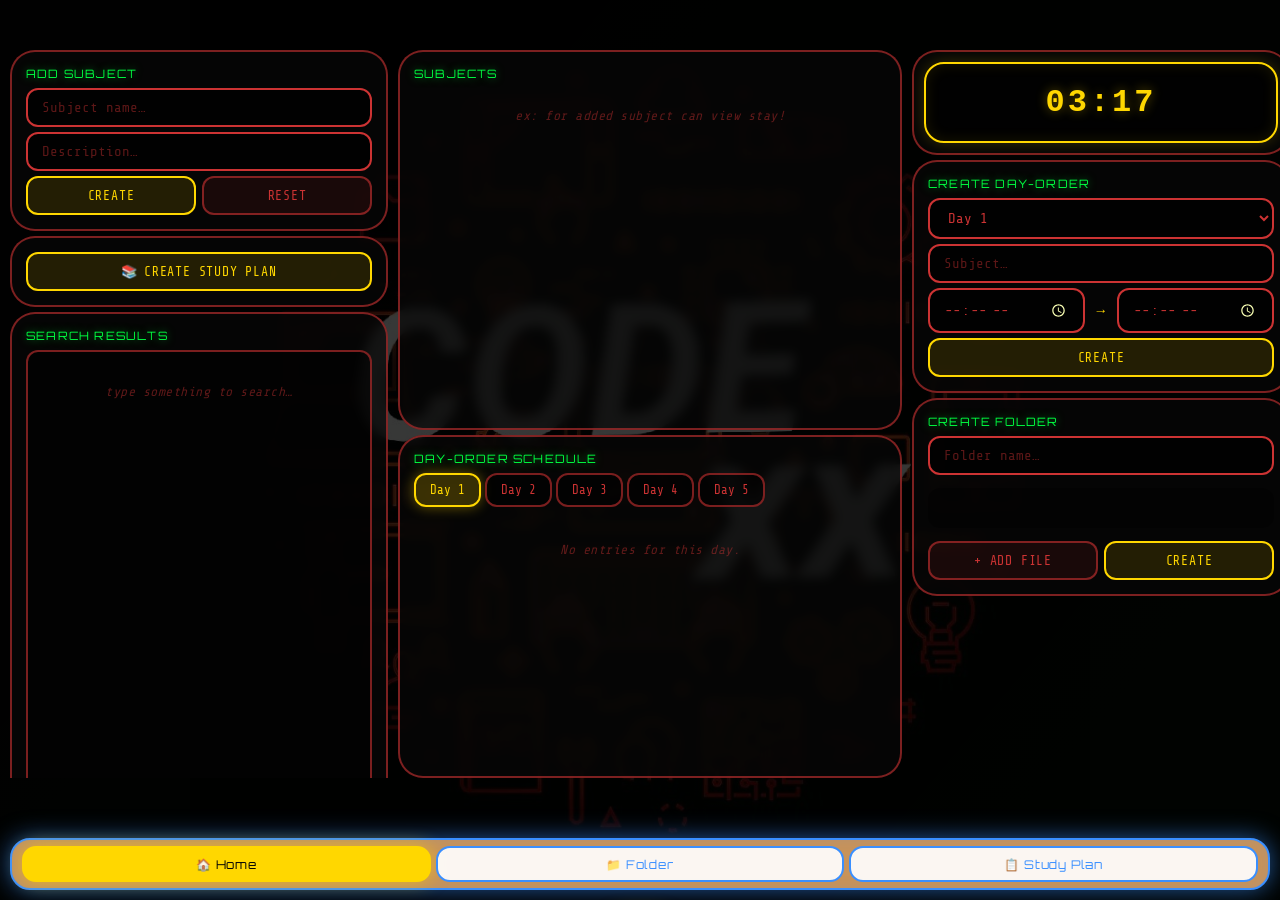
==== index.html @ 349c9d8f "Add files via upload" ====
<!DOCTYPE html>
<html lang="en">
<head>
  <meta charset="UTF-8">
  <meta name="viewport" content="width=device-width, initial-scale=1.0">
  <title>Study Hub — Home</title>
  <link rel="stylesheet" href="shared.css">
  <link rel="stylesheet" href="index.css">
</head>
<body>
  <div class="wave-shimmer"></div>
 
  <div class="layout">
    <!-- ========== LEFT SIDEBAR (30%) ========== -->
    <aside class="panel panel-left">
      <!-- Add Subject -->
      <div class="content-box">
        <span class="box-label">Add Subject</span>
        <input class="input-field" id="subjectInput" placeholder="Subject name…">
        <input class="input-field" id="descInput" placeholder="Description…">
        <div class="row-2">
          <button class="btn btn-yellow" id="createSubjectBtn">Create</button>
          <button class="btn btn-ghost" id="resetBtn">Reset</button>
        </div>
      </div>
 
      <!-- Create Study Plan -->
      <div class="content-box">
        <button class="btn btn-yellow btn-full btn-icon-label" id="goStudyPlanBtn">
          <span>📚</span> Create Study Plan
        </button>
      </div>
 
      <!-- Search Results (70% vh) -->
      <div class="content-box search-results-box">
        <span class="box-label">Search Results</span>
        <div class="search-results" id="searchResults">
          <p class="hint-text">type something to search…</p>
        </div>
      </div>
 
      <!-- Search Input -->
      <div class="content-box">
        <div class="search-row">
          <input class="input-field" id="searchInput" placeholder="Search…">
          <button class="btn btn-yellow search-icon-btn" id="searchBtn">🔍</button>
        </div>
      </div>
    </aside>
 
    <!-- ========== CENTER (40%) ========== -->
    <main class="panel panel-center">
      <!-- Info / Subject Display Box (50% vh) -->
      <div class="content-box subject-display-box">
        <span class="box-label">Subjects</span>
        <div class="subjects-list" id="subjectsList">
          <p class="hint-text">ex: for added subject can view stay!</p>
        </div>
      </div>
 
      <!-- Day-Order Display (45% vh) -->
      <div class="content-box dayorder-display-box">
        <span class="box-label">Day-Order Schedule</span>
        <div class="dayorder-tabs" id="dayorderTabs">
          <button class="day-tab active-tab" data-day="1">Day 1</button>
          <button class="day-tab" data-day="2">Day 2</button>
          <button class="day-tab" data-day="3">Day 3</button>
          <button class="day-tab" data-day="4">Day 4</button>
          <button class="day-tab" data-day="5">Day 5</button>
        </div>
        <div class="dayorder-list" id="dayorderList">
          <p class="hint-text">No entries for this day.</p>
        </div>
      </div>
    </main>
 
    <!-- ========== RIGHT SIDEBAR (30%) ========== -->
    <aside class="panel panel-right">
      <!-- Clock -->
      <div class="content-box clock-box">
        <div class="clock-rect" id="clockRect">
          <span class="clock-time" id="clockTime">00:00</span>
        </div>
      </div>
 
      <!-- Create Day-Order -->
      <div class="content-box">
        <span class="box-label">Create Day-Order</span>
        <select class="input-field" id="daySelect">
          <option value="1">Day 1</option>
          <option value="2">Day 2</option>
          <option value="3">Day 3</option>
          <option value="4">Day 4</option>
          <option value="5">Day 5</option>
        </select>
        <input class="input-field" id="daySubjectInput" placeholder="Subject…">
        <div class="time-row">
          <input type="time" class="input-field" id="startTime">
          <span class="arrow-sep">→</span>
          <input type="time" class="input-field" id="endTime">
        </div>
        <button class="btn btn-yellow btn-full" id="createDayOrderBtn">Create</button>
      </div>
 
      <!-- Create Folder (staging) -->
      <div class="content-box">
        <span class="box-label">Create Folder</span>
        <input class="input-field" id="folderNameInput" placeholder="Folder name…">
        <div id="pendingFilesList" class="pending-files"></div>
        <div class="row-2">
          <button class="btn btn-ghost" id="addPendingFileBtn">+ Add File</button>
          <button class="btn btn-yellow" id="createFolderBtn">Create</button>
        </div>
      </div>
    </aside>
  </div>
 
  <!-- Taskbar -->
  <div class="taskbar">
    <button class="nav-btn active" onclick="location.href='index.html'">🏠 Home</button>
    <button class="nav-btn" onclick="location.href='folder.html'">📁 Folder</button>
    <button class="nav-btn" onclick="location.href='studyplan.html'">📋 Study Plan</button>
  </div>
 
  <!-- ADD FILE MODAL -->
  <div class="modal" id="addFileModal">
    <div class="modal-overlay" id="addFileOverlay"></div>
    <div class="modal-box">
      <div class="modal-title">Add File to Folder</div>
      <button class="modal-close" id="closeAddFile">✕</button>
      <input class="input-field" id="pendingFileName" placeholder="File name…">
      <label class="upload-zone" id="uploadZone">
        <span id="uploadLabel">📂 Click to choose file</span>
        <input type="file" id="fileInputHidden" style="display:none">
      </label>
      <div class="modal-row">
        <button class="btn btn-ghost btn-full" id="cancelAddFile">Cancel</button>
        <button class="btn btn-yellow btn-full" id="confirmAddFile">Add</button>
      </div>
    </div>
  </div>
 
  <!-- Notification -->
  <div class="notification" id="notification"><span id="notifText"></span></div>
 
  <script src="Index.js"></script>
</body>
</html>
---- shared.css ----
/* ================================================
   SHARED STYLES - Study Hub App
   All pages import this file
   ================================================ */
 
@import url("https://fonts.googleapis.com/css2?family=Share+Tech+Mono&family=Orbitron:wght@400;700;900&display=swap");
 
:root {
  --clr-bg:          #050505;
  --clr-green:       #00ff41;
  --clr-green-dim:   rgba(0,255,65,.18);
  --clr-green-glow:  rgba(0,255,65,.55);
  --clr-yellow:      #ffd700;
  --clr-yellow-dim:  rgba(255,215,0,.15);
  --clr-yellow-glow: rgba(255,215,0,.55);
  --clr-red-text:    #cc3333;
  --clr-red-hover:   rgba(255,60,60,.55);
  --clr-blue:        #3a8fff;
  --clr-blue-glow:   rgba(58,143,255,.6);
  --clr-bread:       #c8935a;
  --clr-box:         rgba(8,8,8,.72);
  --blur:            blur(6px);
  --r-box:           25px;
  --r-task:          20px;
  --gap:             5px;
  --edge:            10px;
  --font-main:       "Share Tech Mono", "Courier New", monospace;
  --font-title:      "Orbitron", "Share Tech Mono", monospace;
}
 
*,*::before,*::after { margin:0; padding:0; box-sizing:border-box; }
html,body { height:100%; width:100%; overflow:hidden; }
 
body {
  font-family: var(--font-main);
  background-color: var(--clr-bg);
  color: var(--clr-red-text);
  font-size: 0.88rem;
  letter-spacing: .5px;
  animation: pageSlideIn 0.5s cubic-bezier(0.34, 1.56, 0.64, 1);
}
 
@keyframes pageSlideIn {
  from {
    opacity: 0;
    backdrop-filter: blur(20px);
    -webkit-backdrop-filter: blur(20px);
    transform: translateY(30px);
  }
  to {
    opacity: 1;
    backdrop-filter: blur(0);
    -webkit-backdrop-filter: blur(0);
    transform: translateY(0);
  }
}
 
/* === BACKGROUND IMAGE + OVERLAY === */
body::before {
  content:"";
  position:fixed; inset:0; z-index:-2;
  background: url("[data-uri]") center/contain no-repeat;
}
body::after {
  content:"";
  position:fixed; inset:0; z-index:-1;
  background: rgba(0,0,0,.78);
}
 
/* === WAVE SHIMMER === */
.wave-shimmer {
  position:fixed; inset:0; z-index:-1; pointer-events:none;
  background: linear-gradient(
    130deg,
    transparent 0%,
    rgba(0,255,65,.04) 40%,
    rgba(0,255,65,.10) 50%,
    rgba(0,255,65,.04) 60%,
    transparent 100%);
  background-size:300% 300%;
  animation: wave-shift 6s ease-in-out infinite;
}
@keyframes wave-shift {
  0%,100% { background-position:0% 50%; }
  50%      { background-position:100% 50%; }
}
 
/* === INPUT FIELD === */
.input-field {
  background: rgba(0,0,0,.7);
  border: 2px solid var(--clr-red-text);
  border-radius: 12px;
  color: var(--clr-red-text);
  font-family: var(--font-main);
  font-size:.88rem;
  padding: 10px 14px;
  width:100%;
  transition: all .3s;
  outline:none;
}
.input-field::placeholder { color:rgba(204,51,51,.45); }
.input-field:focus { 
  border-color: var(--clr-yellow);
  box-shadow: 0 0 12px var(--clr-yellow-glow);
}
input[type=time].input-field::-webkit-calendar-picker-indicator { filter: invert(1) sepia(1) saturate(5) hue-rotate(5deg); }
 
/* === BUTTONS === */
.btn {
  font-family: var(--font-main);
  font-size:.82rem;
  letter-spacing:.8px;
  text-transform:uppercase;
  border-radius: 12px;
  border: 2px solid;
  cursor:pointer;
  padding: 10px 16px;
  transition: all .3s ease;
  white-space:nowrap;
}
.btn-yellow {
  border-color: var(--clr-yellow);
  background: rgba(255,215,0,.12);
  color: var(--clr-yellow);
}
.btn-yellow:hover {
  background: var(--clr-yellow);
  color: #050505;
  box-shadow: 0 0 22px var(--clr-yellow-glow);
  transform: scale(1.05);
  backdrop-filter: blur(2px);
  -webkit-backdrop-filter: blur(2px);
}
.btn-ghost {
  border-color: rgba(204,51,51,.6);
  background: rgba(204,51,51,.1);
  color: var(--clr-red-text);
}
.btn-ghost:hover {
  border-color: var(--clr-yellow);
  color: var(--clr-yellow);
  background: rgba(255,215,0,.1);
  box-shadow: 0 0 16px var(--clr-yellow-glow);
}
.btn-green {
  border-color: var(--clr-green);
  background: var(--clr-green-dim);
  color: var(--clr-green);
}
.btn-green:hover {
  background: var(--clr-green);
  color:#050505;
  box-shadow:0 0 22px var(--clr-green-glow);
}
.btn-full { width:100%; }
.btn-icon-label { display:flex; align-items:center; gap:6px; justify-content:center; }
 
/* === CONTENT BOX === */
.content-box {
  background: rgba(8,8,8,.72);
  backdrop-filter: var(--blur);
  -webkit-backdrop-filter: var(--blur);
  border: 2px solid rgba(204,51,51,.6);
  border-radius: var(--r-box);
  padding:14px;
  display:flex; flex-direction:column; gap:var(--gap);
}
.box-label {
  font-family: var(--font-title);
  font-size:.72rem;
  color: var(--clr-green);
  text-transform:uppercase;
  letter-spacing:1.2px;
  text-shadow:0 0 8px var(--clr-green-glow);
  margin-bottom:2px;
}
 
/* === TASKBAR === */
.taskbar {
  position:fixed; bottom:var(--edge); left:var(--edge); right:var(--edge);
  height:52px;
  background: var(--clr-bread);
  border: 2.5px solid var(--clr-blue);
  border-radius: var(--r-task);
  box-shadow: 0 0 24px var(--clr-blue-glow), inset 0 0 14px rgba(58,143,255,.12);
  display:flex; align-items:center; gap:var(--gap);
  padding:6px 10px; z-index:900;
}
.nav-btn {
  flex:1; height:100%;
  background:rgba(255,255,255,.92);
  border: 2px solid var(--clr-blue);
  border-radius:14px;
  color: var(--clr-blue);
  font-family: var(--font-title);
  font-size:.75rem;
  letter-spacing:.8px;
  cursor:pointer;
  transition:all .3s;
}
.nav-btn:hover, .nav-btn.active {
  background: var(--clr-yellow);
  color:#050505;
  border-color: var(--clr-yellow);
  box-shadow:0 0 18px var(--clr-yellow-glow);
}
 
/* === NOTIFICATION === */
.notification {
  position:fixed; bottom:76px; left:50%; z-index:9999;
  transform: translateX(-50%) translateY(120px);
  background: rgba(0,0,0,.9);
  border:2px solid var(--clr-yellow);
  border-radius:14px; padding:12px 28px;
  color: var(--clr-yellow);
  font-family:var(--font-main);
  box-shadow:0 0 20px var(--clr-yellow-glow);
  transition:transform .35s ease;
}
.notification.show { transform:translateX(-50%) translateY(0); }
 
/* === MODAL === */
.modal {
  position:fixed; inset:0; z-index:1000;
  display:flex; align-items:center; justify-content:center;
  opacity:0; pointer-events:none; transition:opacity .3s;
  backdrop-filter: blur(0);
  -webkit-backdrop-filter: blur(0);
}
.modal.active { 
  opacity:1; 
  pointer-events:auto; 
  backdrop-filter: blur(8px);
  -webkit-backdrop-filter: blur(8px);
}
.modal-overlay { position:absolute; inset:0; background:rgba(0,0,0,.72); }
.modal-box {
  position:relative; z-index:1001;
  background: rgba(8,8,10,.92);
  backdrop-filter:var(--blur);
  border:2px solid var(--clr-green);
  border-radius: var(--r-box);
  padding:28px 24px;
  width:90%; max-width:480px;
  box-shadow:0 0 40px var(--clr-green-glow);
  display:flex; flex-direction:column; gap:12px;
  animation: modalGlassyAppear 0.4s cubic-bezier(0.34, 1.56, 0.64, 1);
}
@keyframes modalGlassyAppear {
  from {
    transform: scale(0.92) translateY(20px);
    opacity: 0;
    backdrop-filter: blur(20px);
  }
  to {
    transform: scale(1) translateY(0);
    opacity: 1;
    backdrop-filter: blur(6px);
  }
}
.modal-title {
  font-family:var(--font-title);
  font-size:1rem; color:var(--clr-yellow);
  text-shadow:0 0 10px var(--clr-yellow-glow);
  padding-bottom:10px;
  border-bottom:1px solid rgba(0,255,65,.3);
}
.modal-close {
  position:absolute; top:14px; right:16px;
  background:none; border:none; font-size:1.3rem;
  color:var(--clr-red-text); cursor:pointer; transition:all .2s;
}
.modal-close:hover { color:var(--clr-green); transform:scale(1.2); }
.modal-row { display:flex; gap:8px; }
 
/* === SCROLLBAR === */
::-webkit-scrollbar { width:6px; }
::-webkit-scrollbar-track { background:rgba(0,0,0,.3); }
::-webkit-scrollbar-thumb { background:var(--clr-green); border-radius:4px; }
::-webkit-scrollbar-thumb:hover { background:var(--clr-yellow); }
 
/* ========== RESPONSIVE - MOBILE (767px and below) ========== */
@media (max-width: 767px) {
  .modal-box {
    width: 95%;
    max-width: 90vw;
    padding: 16px;
  }
 
  .modal-title {
    font-size: 1rem;
    margin-bottom: 10px;
  }
 
  .modal-close {
    width: 24px;
    height: 24px;
    font-size: 0.9rem;
  }
 
  .modal-row {
    grid-template-columns: 1fr 1fr;
    gap: 6px;
  }
 
  .taskbar {
    height: 60px;
    gap: 4px;
    padding: 6px;
  }
 
  .nav-btn {
    font-size: 0.7rem;
    padding: 8px 6px;
    flex: 1;
  }
 
  .input-field {
    font-size: 0.85rem;
    padding: 8px 10px;
  }
 
  .btn {
    padding: 8px 12px;
    font-size: 0.75rem;
  }
 
  .btn-icon-label {
    flex-direction: column;
    gap: 2px;
  }
 
  .notification {
    font-size: 0.8rem;
    padding: 12px;
    border-radius: 12px;
  }
 
  /* Ensure touch-friendly sizes */
  button, input, select {
    min-height: 44px;
  }
}
---- index.css ----
/* ================================================
   HOME PAGE STYLES (index.html)
   ================================================ */
 
.layout {
  display: grid;
  grid-template-columns: 30% 40% 30%;
  gap: 10px;
  width: 100%;
  height: calc(100vh - 72px);
  padding: 10px;
  margin-bottom: 72px;
}
 
.panel {
  display: flex;
  flex-direction: column;
  gap: 5px;
  overflow-y: auto;
  overflow-x: hidden;
}
 
.panel-left,
.panel-right {
  height: 90%;
  margin: auto 0;
}
 
.panel-center {
  height: 90%;
  margin: auto 0;
}
 
/* ========== SUBJECT DISPLAY BOX (50% vh) ========== */
.subject-display-box {
  height: 50vh;
  min-height: 200px;
}
 
.subjects-list {
  flex-grow: 1;
  overflow-y: auto;
  display: flex;
  flex-direction: column;
  gap: 8px;
}
 
.subject-item {
  background: rgba(255,107,107,0.08);
  border: 2px solid rgba(204,51,51,.7);
  border-radius: 14px;
  padding: 14px;
  transition: all 0.3s;
  cursor: pointer;
}
 
.subject-item:hover {
  border-color: rgba(255,60,60,.95);
  background: rgba(255,107,107,0.15);
  box-shadow: 0 0 20px rgba(255,107,107,.4);
}
 
.subject-item-name {
  font-family: 'Orbitron', monospace;
  color: #ffd700;
  font-weight: bold;
  margin-bottom: 4px;
  font-size: 0.92rem;
}
 
.subject-item-desc {
  color: #cc3333;
  font-size: 0.82rem;
  margin-bottom: 6px;
}
 
.subject-item-date {
  color: #00ff41;
  font-size: 0.75rem;
  margin-bottom: 8px;
}
 
.subject-delete-btn {
  background: rgba(255,60,60,0.15);
  border: 1px solid #ff6b6b;
  color: #ff6b6b;
  padding: 4px 10px;
  border-radius: 10px;
  cursor: pointer;
  font-size: 0.75rem;
  transition: all 0.2s;
}
 
.subject-delete-btn:hover {
  background: rgba(255,60,60,0.3);
  box-shadow: 0 0 10px rgba(255,60,60,0.4);
}
 
/* ========== DAY-ORDER DISPLAY BOX (45% vh) ========== */
.dayorder-display-box {
  height: 45vh;
  min-height: 180px;
  margin-top: auto;
}
 
.dayorder-tabs {
  display: flex;
  gap: 4px;
  margin-bottom: 10px;
  flex-wrap: wrap;
}
 
.day-tab {
  background: rgba(0,0,0,0.6);
  border: 2px solid rgba(204,51,51,.6);
  color: #cc3333;
  border-radius: 12px;
  padding: 8px 14px;
  cursor: pointer;
  font-family: 'Share Tech Mono', monospace;
  font-size: 0.78rem;
  transition: all 0.3s;
}
 
.day-tab.active-tab {
  border-color: #ffd700;
  background: rgba(255,215,0,0.2);
  color: #ffd700;
  box-shadow: 0 0 14px rgba(255,215,0,0.4);
}
 
.day-tab:hover:not(.active-tab) {
  border-color: #ff6b6b;
  box-shadow: 0 0 12px rgba(255,107,107,0.3);
}
 
.dayorder-list {
  flex-grow: 1;
  overflow-y: auto;
  display: flex;
  flex-direction: column;
  gap: 8px;
}
 
.dayorder-item {
  background: rgba(255,107,107,0.08);
  border: 2px solid rgba(204,51,51,.7);
  border-radius: 14px;
  padding: 14px;
  transition: all 0.3s;
  cursor: pointer;
}
 
.dayorder-item:hover {
  border-color: rgba(255,60,60,.95);
  background: rgba(255,107,107,0.15);
  box-shadow: 0 0 20px rgba(255,107,107,.4);
  transform: translateX(2px);
}
 
.dayorder-subject {
  color: #ffd700;
  font-weight: bold;
  font-size: 0.9rem;
  margin-bottom: 4px;
}
 
.dayorder-time {
  color: #00ff41;
  font-size: 0.8rem;
  margin-bottom: 8px;
}
 
.dayorder-delete-btn {
  background: rgba(255,60,60,0.15);
  border: 1px solid #ff6b6b;
  color: #ff6b6b;
  padding: 4px 10px;
  border-radius: 10px;
  cursor: pointer;
  font-size: 0.75rem;
  transition: all 0.2s;
}
 
.dayorder-delete-btn:hover {
  background: rgba(255,60,60,0.3);
  box-shadow: 0 0 10px rgba(255,60,60,0.4);
}
 
/* ========== SEARCH RESULTS (70% vh) ========== */
.search-results-box {
  height: 70vh;
  flex-shrink: 0;
}
 
.search-results {
  flex-grow: 1;
  overflow-y: auto;
  background: rgba(0,0,0,0.5);
  border: 2px solid rgba(204,51,51,.6);
  border-radius: 12px;
  padding: 12px;
  display: flex;
  flex-direction: column;
  gap: 6px;
}
 
.search-result-item {
  background: rgba(0,255,65,0.08);
  border: 2px solid rgba(0,255,65,0.5);
  border-radius: 10px;
  padding: 10px;
  cursor: pointer;
  transition: all 0.2s;
}
 
.search-result-item:hover {
  background: rgba(0,255,65,0.15);
  border-color: #00ff41;
  box-shadow: 0 0 12px rgba(0,255,65,0.25);
}
 
.search-result-name {
  color: #ffd700;
  font-weight: bold;
  font-size: 0.88rem;
  margin-bottom: 3px;
}
 
.search-result-desc {
  color: #cc3333;
  font-size: 0.78rem;
}
 
/* ========== CLOCK BOX ========== */
.clock-box {
  padding: 10px;
  min-height: 100px;
}
 
.clock-rect {
  background: rgba(0,0,0,0.7);
  border: 2px solid #ffd700;
  border-radius: 20px;
  padding: 20px;
  text-align: center;
  box-shadow: inset 0 0 15px rgba(255,215,0,0.1), 0 0 16px rgba(255,215,0,0.2);
}
 
.clock-time {
  display: block;
  font-family: 'Courier New', monospace;
  font-size: 2rem;
  font-weight: bold;
  color: #ffd700;
  letter-spacing: 3px;
  text-shadow: 0 0 12px rgba(255,215,0,0.4);
}
 
/* ========== SEARCH ROW ========== */
.search-row {
  display: flex;
  gap: 6px;
  align-items: center;
}
 
.search-input {
  flex-grow: 1;
}
 
.search-icon-btn {
  width: 42px;
  height: 100%;
  min-height: 36px;
  padding: 0;
  display: flex;
  align-items: center;
  justify-content: center;
}
 
/* ========== ROW 2 (side by side buttons) ========== */
.row-2 {
  display: grid;
  grid-template-columns: 1fr 1fr;
  gap: 6px;
}
 
/* ========== TIME ROW ========== */
.time-row {
  display: flex;
  gap: 8px;
  align-items: center;
}
 
.time-row .input-field {
  flex: 1;
}
 
.arrow-sep {
  color: #ffd700;
  font-weight: bold;
  padding: 0 4px;
}
 
/* ========== PENDING FILES LIST ========== */
.pending-files {
  background: rgba(0,0,0,0.4);
  border-radius: 12px;
  padding: 10px;
  min-height: 40px;
  display: flex;
  flex-direction: column;
  gap: 4px;
  margin: 8px 0;
}
 
.pending-file-item {
  background: rgba(0,255,65,0.1);
  border-left: 3px solid #00ff41;
  padding: 6px 10px;
  border-radius: 6px;
  display: flex;
  justify-content: space-between;
  align-items: center;
  font-size: 0.8rem;
  color: #00ff41;
}
 
.pending-file-remove {
  cursor: pointer;
  color: #ff6b6b;
  font-weight: bold;
  transition: all 0.2s;
}
 
.pending-file-remove:hover {
  transform: scale(1.2);
}
 
.hint-text {
  color: rgba(204,51,51,0.45);
  text-align: center;
  padding: 20px 10px;
  font-style: italic;
  font-size: 0.82rem;
}
 
/* ========== UPLOAD ZONE ========== */
.upload-zone {
  border: 2px dashed #ffd700;
  border-radius: 14px;
  padding: 24px;
  text-align: center;
  cursor: pointer;
  background: rgba(255,215,0,0.05);
  transition: all 0.3s;
}
 
.upload-zone:hover {
  background: rgba(255,215,0,0.12);
  box-shadow: 0 0 15px rgba(255,215,0,0.2);
}
 
#uploadLabel {
  display: block;
  color: #ffd700;
  font-weight: bold;
  font-size: 0.88rem;
}
 
/* ========== RESPONSIVE - TABLET ========== */
@media (max-width: 1024px) {
  .layout {
    grid-template-columns: 1fr;
    height: auto;
    margin-bottom: 72px;
  }
 
  .panel-left,
  .panel-center,
  .panel-right {
    height: auto;
  }
 
  .subject-display-box,
  .dayorder-display-box,
  .search-results-box {
    height: auto;
    min-height: 250px;
  }
}
 
/* ========== RESPONSIVE - MOBILE (767px and below) ========== */
@media (max-width: 767px) {
  .layout {
    grid-template-columns: 1fr;
    gap: 5px;
    padding: 8px;
    height: auto;
  }
 
  .panel-left,
  .panel-center,
  .panel-right {
    height: auto;
  }
 
  .search-row {
    flex-direction: row;
    gap: 4px;
  }
 
  .search-input {
    flex: 1;
  }
 
  .search-icon-btn {
    width: 40px;
    padding: 0;
  }
 
  .row-2 {
    grid-template-columns: 1fr 1fr;
    gap: 6px;
  }
 
  .time-row {
    flex-direction: column;
    align-items: stretch;
    gap: 6px;
  }
 
  .arrow-sep {
    display: none;
  }
 
  .subject-display-box {
    height: auto;
    min-height: 150px;
    margin-bottom: 8px;
  }
 
  .subjects-list {
    max-height: 180px;
    gap: 6px;
  }
 
  .subject-item {
    padding: 10px;
  }
 
  .subject-item-name {
    font-size: 0.85rem;
    margin-bottom: 4px;
  }
 
  .subject-item-desc {
    font-size: 0.75rem;
    margin-bottom: 4px;
  }
 
  .subject-item-date {
    font-size: 0.7rem;
    margin-bottom: 6px;
  }
 
  .subject-delete-btn {
    padding: 4px 8px;
    font-size: 0.7rem;
  }
 
  .dayorder-display-box {
    height: auto;
    min-height: 150px;
    margin-top: 8px;
  }
 
  .dayorder-tabs {
    gap: 4px;
    margin-bottom: 8px;
    flex-wrap: wrap;
  }
 
  .day-tab {
    padding: 6px 10px;
    font-size: 0.7rem;
  }
 
  .dayorder-list {
    gap: 6px;
    max-height: 180px;
  }
 
  .dayorder-item {
    padding: 10px;
  }
 
  .dayorder-subject {
    font-size: 0.85rem;
    margin-bottom: 4px;
  }
 
  .dayorder-time {
    font-size: 0.75rem;
    margin-bottom: 6px;
  }
 
  .dayorder-delete-btn {
    padding: 4px 8px;
    font-size: 0.7rem;
  }
 
  .search-results-box {
    height: auto;
    min-height: 150px;
    margin-top: 8px;
  }
 
  .search-results {
    gap: 4px;
    padding: 8px;
    max-height: 180px;
  }
 
  .search-result-item {
    padding: 8px;
  }
 
  .search-result-name {
    font-size: 0.85rem;
  }
 
  .search-result-desc {
    font-size: 0.75rem;
  }
 
  .clock-box {
    padding: 8px;
    min-height: auto;
  }
 
  .clock-rect {
    padding: 12px;
  }
 
  .clock-time {
    font-size: 1.4rem;
    letter-spacing: 2px;
  }
 
  .content-box {
    padding: 10px;
    gap: 6px;
  }
 
  .input-field {
    font-size: 0.85rem;
    padding: 8px 10px;
  }
 
  .btn {
    padding: 8px 12px;
    font-size: 0.75rem;
  }
 
  .btn-full {
    width: 100%;
  }
 
  .box-label {
    font-size: 0.8rem;
  }
 
  .hint-text {
    font-size: 0.75rem;
    padding: 15px 10px;
  }
 
  select.input-field {
    font-size: 0.85rem;
  }
}
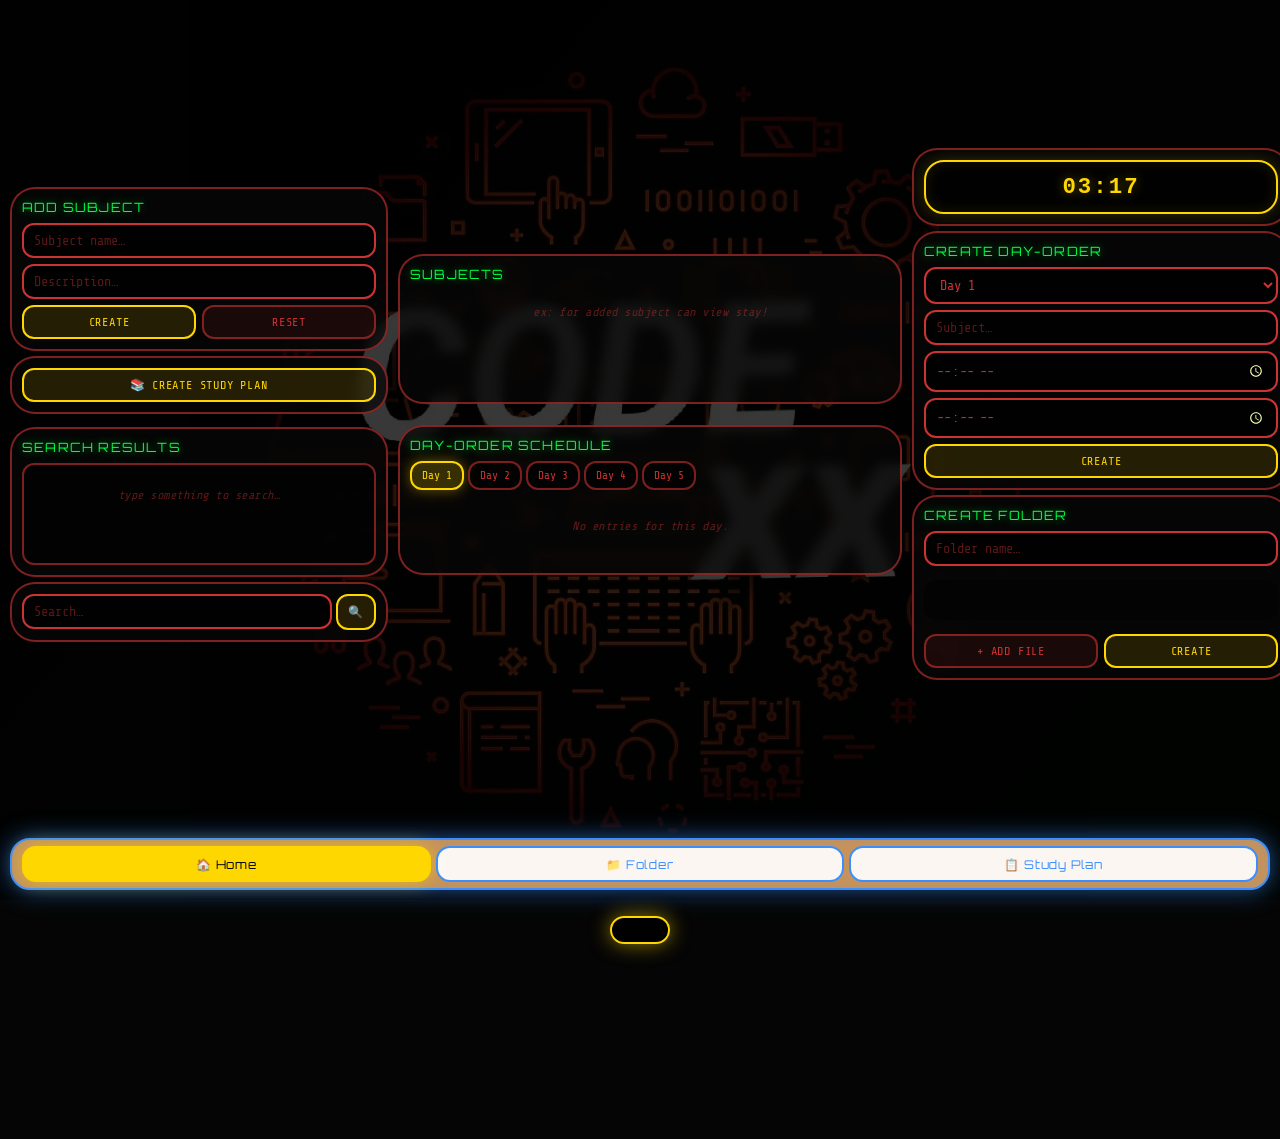
==== commit b3e91751: "Add files via upload" ====
--- a/index.html
+++ b/index.html
@@ -1,149 +1,315 @@
-<!DOCTYPE html>
-<html lang="en">
-<head>
-  <meta charset="UTF-8">
-  <meta name="viewport" content="width=device-width, initial-scale=1.0">
-  <title>Study Hub — Home</title>
-  <link rel="stylesheet" href="shared.css">
-  <link rel="stylesheet" href="index.css">
-</head>
-<body>
-  <div class="wave-shimmer"></div>
- 
-  <div class="layout">
-    <!-- ========== LEFT SIDEBAR (30%) ========== -->
-    <aside class="panel panel-left">
-      <!-- Add Subject -->
-      <div class="content-box">
-        <span class="box-label">Add Subject</span>
-        <input class="input-field" id="subjectInput" placeholder="Subject name…">
-        <input class="input-field" id="descInput" placeholder="Description…">
-        <div class="row-2">
-          <button class="btn btn-yellow" id="createSubjectBtn">Create</button>
-          <button class="btn btn-ghost" id="resetBtn">Reset</button>
-        </div>
-      </div>
- 
-      <!-- Create Study Plan -->
-      <div class="content-box">
-        <button class="btn btn-yellow btn-full btn-icon-label" id="goStudyPlanBtn">
-          <span>📚</span> Create Study Plan
-        </button>
-      </div>
- 
-      <!-- Search Results (70% vh) -->
-      <div class="content-box search-results-box">
-        <span class="box-label">Search Results</span>
-        <div class="search-results" id="searchResults">
-          <p class="hint-text">type something to search…</p>
-        </div>
-      </div>
- 
-      <!-- Search Input -->
-      <div class="content-box">
-        <div class="search-row">
-          <input class="input-field" id="searchInput" placeholder="Search…">
-          <button class="btn btn-yellow search-icon-btn" id="searchBtn">🔍</button>
-        </div>
-      </div>
-    </aside>
- 
-    <!-- ========== CENTER (40%) ========== -->
-    <main class="panel panel-center">
-      <!-- Info / Subject Display Box (50% vh) -->
-      <div class="content-box subject-display-box">
-        <span class="box-label">Subjects</span>
-        <div class="subjects-list" id="subjectsList">
-          <p class="hint-text">ex: for added subject can view stay!</p>
-        </div>
-      </div>
- 
-      <!-- Day-Order Display (45% vh) -->
-      <div class="content-box dayorder-display-box">
-        <span class="box-label">Day-Order Schedule</span>
-        <div class="dayorder-tabs" id="dayorderTabs">
-          <button class="day-tab active-tab" data-day="1">Day 1</button>
-          <button class="day-tab" data-day="2">Day 2</button>
-          <button class="day-tab" data-day="3">Day 3</button>
-          <button class="day-tab" data-day="4">Day 4</button>
-          <button class="day-tab" data-day="5">Day 5</button>
-        </div>
-        <div class="dayorder-list" id="dayorderList">
-          <p class="hint-text">No entries for this day.</p>
-        </div>
-      </div>
-    </main>
- 
-    <!-- ========== RIGHT SIDEBAR (30%) ========== -->
-    <aside class="panel panel-right">
-      <!-- Clock -->
-      <div class="content-box clock-box">
-        <div class="clock-rect" id="clockRect">
-          <span class="clock-time" id="clockTime">00:00</span>
-        </div>
-      </div>
- 
-      <!-- Create Day-Order -->
-      <div class="content-box">
-        <span class="box-label">Create Day-Order</span>
-        <select class="input-field" id="daySelect">
-          <option value="1">Day 1</option>
-          <option value="2">Day 2</option>
-          <option value="3">Day 3</option>
-          <option value="4">Day 4</option>
-          <option value="5">Day 5</option>
-        </select>
-        <input class="input-field" id="daySubjectInput" placeholder="Subject…">
-        <div class="time-row">
-          <input type="time" class="input-field" id="startTime">
-          <span class="arrow-sep">→</span>
-          <input type="time" class="input-field" id="endTime">
-        </div>
-        <button class="btn btn-yellow btn-full" id="createDayOrderBtn">Create</button>
-      </div>
- 
-      <!-- Create Folder (staging) -->
-      <div class="content-box">
-        <span class="box-label">Create Folder</span>
-        <input class="input-field" id="folderNameInput" placeholder="Folder name…">
-        <div id="pendingFilesList" class="pending-files"></div>
-        <div class="row-2">
-          <button class="btn btn-ghost" id="addPendingFileBtn">+ Add File</button>
-          <button class="btn btn-yellow" id="createFolderBtn">Create</button>
-        </div>
-      </div>
-    </aside>
-  </div>
- 
-  <!-- Taskbar -->
-  <div class="taskbar">
-    <button class="nav-btn active" onclick="location.href='index.html'">🏠 Home</button>
-    <button class="nav-btn" onclick="location.href='folder.html'">📁 Folder</button>
-    <button class="nav-btn" onclick="location.href='studyplan.html'">📋 Study Plan</button>
-  </div>
- 
-  <!-- ADD FILE MODAL -->
-  <div class="modal" id="addFileModal">
-    <div class="modal-overlay" id="addFileOverlay"></div>
-    <div class="modal-box">
-      <div class="modal-title">Add File to Folder</div>
-      <button class="modal-close" id="closeAddFile">✕</button>
-      <input class="input-field" id="pendingFileName" placeholder="File name…">
-      <label class="upload-zone" id="uploadZone">
-        <span id="uploadLabel">📂 Click to choose file</span>
-        <input type="file" id="fileInputHidden" style="display:none">
-      </label>
-      <div class="modal-row">
-        <button class="btn btn-ghost btn-full" id="cancelAddFile">Cancel</button>
-        <button class="btn btn-yellow btn-full" id="confirmAddFile">Add</button>
-      </div>
-    </div>
-  </div>
- 
-  <!-- Notification -->
-  <div class="notification" id="notification"><span id="notifText"></span></div>
- 
-  <script src="Index.js"></script>
-</body>
-</html>
- +<!DOCTYPE html>
+<html lang="en">
+<head>
+  <meta charset="UTF-8">
+  <meta name="viewport" content="width=device-width, initial-scale=1.0">
+  <title>Study Hub — Home</title>
+  <link rel="stylesheet" href="shared.css">
+  <link rel="stylesheet" href="index.css">
+</head>
+<body>
+  <div class="wave-shimmer"></div>
+
+  <!-- DESKTOP LAYOUT (hidden on mobile) -->
+  <div class="layout desktop-layout">
+    <!-- ========== LEFT SIDEBAR (30%) ========== -->
+    <aside class="panel panel-left">
+      <!-- Add Subject -->
+      <div class="content-box">
+        <span class="box-label">Add Subject</span>
+        <input class="input-field" id="subjectInput" placeholder="Subject name…">
+        <input class="input-field" id="descInput" placeholder="Description…">
+        <div class="row-2">
+          <button class="btn btn-yellow" id="createSubjectBtn">Create</button>
+          <button class="btn btn-ghost" id="resetBtn">Reset</button>
+        </div>
+      </div>
+
+      <!-- Create Study Plan -->
+      <div class="content-box">
+        <button class="btn btn-yellow btn-full btn-icon-label" id="goStudyPlanBtn">
+          <span>📚</span> Create Study Plan
+        </button>
+      </div>
+
+      <!-- Search Results (70% vh) -->
+      <div class="content-box search-results-box">
+        <span class="box-label">Search Results</span>
+        <div class="search-results" id="searchResults">
+          <p class="hint-text">type something to search…</p>
+        </div>
+      </div>
+
+      <!-- Search Input -->
+      <div class="content-box">
+        <div class="search-row">
+          <input class="input-field" id="searchInput" placeholder="Search…">
+          <button class="btn btn-yellow search-icon-btn" id="searchBtn">🔍</button>
+        </div>
+      </div>
+    </aside>
+
+    <!-- ========== CENTER (40%) ========== -->
+    <main class="panel panel-center">
+      <!-- Subject Display Box (50% vh) -->
+      <div class="content-box subject-display-box">
+        <span class="box-label">Subjects</span>
+        <div class="subjects-list" id="subjectsList">
+          <p class="hint-text">ex: for added subject can view stay!</p>
+        </div>
+      </div>
+
+      <!-- Day-Order Display (45% vh) -->
+      <div class="content-box dayorder-display-box">
+        <span class="box-label">Day-Order Schedule</span>
+        <div class="dayorder-tabs" id="dayorderTabs">
+          <button class="day-tab active-tab" data-day="1">Day 1</button>
+          <button class="day-tab" data-day="2">Day 2</button>
+          <button class="day-tab" data-day="3">Day 3</button>
+          <button class="day-tab" data-day="4">Day 4</button>
+          <button class="day-tab" data-day="5">Day 5</button>
+        </div>
+        <div class="dayorder-list" id="dayorderList">
+          <p class="hint-text">No entries for this day.</p>
+        </div>
+      </div>
+    </main>
+
+    <!-- ========== RIGHT SIDEBAR (30%) ========== -->
+    <aside class="panel panel-right">
+      <!-- Clock -->
+      <div class="content-box clock-box">
+        <div class="clock-rect" id="clockRect">
+          <span class="clock-time" id="clockTime">00:00</span>
+        </div>
+      </div>
+
+      <!-- Create Day-Order -->
+      <div class="content-box">
+        <span class="box-label">Create Day-Order</span>
+        <select class="input-field" id="daySelect">
+          <option value="1">Day 1</option>
+          <option value="2">Day 2</option>
+          <option value="3">Day 3</option>
+          <option value="4">Day 4</option>
+          <option value="5">Day 5</option>
+        </select>
+        <input class="input-field" id="daySubjectInput" placeholder="Subject…">
+        <div class="time-row">
+          <input type="time" class="input-field" id="startTime">
+          <span class="arrow-sep">→</span>
+          <input type="time" class="input-field" id="endTime">
+        </div>
+        <button class="btn btn-yellow btn-full" id="createDayOrderBtn">Create</button>
+      </div>
+
+      <!-- Create Folder (staging) -->
+      <div class="content-box">
+        <span class="box-label">Create Folder</span>
+        <input class="input-field" id="folderNameInput" placeholder="Folder name…">
+        <div id="pendingFilesList" class="pending-files"></div>
+        <div class="row-2">
+          <button class="btn btn-ghost" id="addPendingFileBtn">+ Add File</button>
+          <button class="btn btn-yellow" id="createFolderBtn">Create</button>
+        </div>
+      </div>
+    </aside>
+  </div>
+
+  <!-- MOBILE LAYOUT (hidden on desktop) -->
+  <div class="mobile-layout">
+    <!-- LEFT MENU BUTTON (15% x 15%) -->
+    <button class="mobile-menu-btn" id="mobileMenuBtn">☰</button>
+
+    <!-- DAY COLUMNS BOX (15% x 40%) -->
+    <div class="mobile-day-box">
+      <button class="mobile-day-btn" onclick="selectMobileDay(1)">1</button>
+      <button class="mobile-day-btn" onclick="selectMobileDay(2)">2</button>
+      <button class="mobile-day-btn" onclick="selectMobileDay(3)">3</button>
+      <button class="mobile-day-btn" onclick="selectMobileDay(4)">4</button>
+      <button class="mobile-day-btn" onclick="selectMobileDay(5)">5</button>
+    </div>
+
+    <!-- SRM STUDIQUE BUTTON (15% x 25%) -->
+    <a href="https://studique.in/auth/login" target="_blank" class="mobile-studique-btn">
+      📚 SRM<br>Studique
+    </a>
+
+    <!-- RIGHT CONTENT AREA - DAY ORDER SUBJECTS -->
+    <div class="mobile-content-area">
+      <div id="mobileContentBox" class="mobile-content-box">
+        <p class="hint-text">Select a day</p>
+      </div>
+    </div>
+  </div>
+
+  <!-- MOBILE MENU SLIDE (70% x 100%) -->
+  <div class="mobile-menu-slide" id="mobileMenuSlide">
+    <div class="mobile-menu-content">
+      <button class="mobile-menu-close" id="mobileMenuClose">✕</button>
+      
+      <div class="mobile-menu-title">Create Day Order</div>
+
+      <select class="input-field" id="mobileDaySelect">
+        <option value="1">Day 1</option>
+        <option value="2">Day 2</option>
+        <option value="3">Day 3</option>
+        <option value="4">Day 4</option>
+        <option value="5">Day 5</option>
+      </select>
+
+      <select class="input-field" id="mobileSubjectSelect">
+        <option value="">-- Select Subject --</option>
+      </select>
+
+      <input type="time" class="input-field" id="mobileStartTime" placeholder="Start time">
+      <input type="time" class="input-field" id="mobileEndTime" placeholder="End time">
+
+      <button class="btn btn-yellow btn-full" id="mobileCreateBtn">Create</button>
+
+      <div class="mobile-menu-bottom">
+        <a href="https://studique.in/auth/login" target="_blank" class="mobile-menu-studique-btn">
+          📚 SRM Studique
+        </a>
+      </div>
+    </div>
+  </div>
+
+  <!-- Taskbar -->
+  <div class="taskbar">
+    <button class="nav-btn active" onclick="navigateTo('index.html')">🏠 Home</button>
+    <button class="nav-btn" onclick="navigateTo('folder.html')">📁 Folder</button>
+    <button class="nav-btn" onclick="navigateTo('studyplan.html')">📋 Study Plan</button>
+  </div>
+
+  <!-- ADD FILE MODAL -->
+  <div class="modal" id="addFileModal">
+    <div class="modal-overlay" id="addFileOverlay"></div>
+    <div class="modal-box">
+      <div class="modal-title">Add File to Folder</div>
+      <button class="modal-close" id="closeAddFile">✕</button>
+      <input class="input-field" id="pendingFileName" placeholder="File name…">
+      <label class="upload-zone" id="uploadZone">
+        <span id="uploadLabel">📂 Click to choose file</span>
+        <input type="file" id="fileInputHidden" style="display:none">
+      </label>
+      <div class="modal-row">
+        <button class="btn btn-ghost btn-full" id="cancelAddFile">Cancel</button>
+        <button class="btn btn-yellow btn-full" id="confirmAddFile">Add</button>
+      </div>
+    </div>
+  </div>
+
+  <!-- Notification -->
+  <div class="notification" id="notification"><span id="notifText"></span></div>
+
+  <script src="Index.js"></script>
+  <script>
+    // Navigation function
+    function navigateTo(page) {
+      window.location.href = page;
+    }
+
+    // Mobile day selection
+    let mobileSelectedDay = 1;
+    function selectMobileDay(day) {
+      mobileSelectedDay = day;
+      document.querySelectorAll('.mobile-day-btn').forEach(btn => btn.classList.remove('active'));
+      document.querySelectorAll('.mobile-day-btn')[day - 1].classList.add('active');
+      renderMobileDayContent();
+    }
+
+    function renderMobileDayContent() {
+      if (typeof homeApp === 'undefined' || !homeApp) return;
+      const dayOrders = homeApp.dayOrders.filter(d => d.day === String(mobileSelectedDay));
+      const container = document.getElementById('mobileContentBox');
+      if (!container) return;
+      
+      if (dayOrders.length === 0) {
+        container.innerHTML = '<p class="hint-text">No subjects for Day ' + mobileSelectedDay + '</p>';
+        return;
+      }
+
+      container.innerHTML = dayOrders.map(d => `
+        <div class="mobile-dayorder-item">
+          <div class="mobile-dayorder-subject">📚 ${homeApp.escapeHtml(d.subject)}</div>
+          <div class="mobile-dayorder-time">⏰ ${d.start} → ${d.end}</div>
+        </div>
+      `).join('');
+    }
+
+    // Mobile menu setup
+    function setupMobileMenuListeners() {
+      const menuBtn = document.getElementById('mobileMenuBtn');
+      const menuSlide = document.getElementById('mobileMenuSlide');
+      const closeBtn = document.getElementById('mobileMenuClose');
+
+      if (!menuBtn || !menuSlide) return;
+
+      menuBtn.addEventListener('click', (e) => {
+        e.stopPropagation();
+        menuSlide.classList.add('open');
+        updateMobileSubjectSelect();
+      });
+
+      closeBtn.addEventListener('click', () => {
+        menuSlide.classList.remove('open');
+      });
+
+      document.addEventListener('click', (e) => {
+        if (menuSlide && !menuSlide.contains(e.target) && e.target !== menuBtn) {
+          menuSlide.classList.remove('open');
+        }
+      });
+
+      const createBtn = document.getElementById('mobileCreateBtn');
+      if (createBtn) {
+        createBtn.addEventListener('click', () => {
+          if (typeof homeApp === 'undefined') return;
+          const day = document.getElementById('mobileDaySelect').value;
+          const subject = document.getElementById('mobileSubjectSelect').value;
+          const start = document.getElementById('mobileStartTime').value;
+          const end = document.getElementById('mobileEndTime').value;
+
+          if (!subject || !start || !end) {
+            homeApp.notify('Fill all fields!');
+            return;
+          }
+
+          homeApp.dayOrders.push({ id: Date.now(), day, subject, start, end });
+          homeApp.saveData();
+          mobileSelectedDay = parseInt(day);
+          selectMobileDay(mobileSelectedDay);
+          menuSlide.classList.remove('open');
+          homeApp.notify('✅ Day order created!');
+        });
+      }
+    }
+
+    function updateMobileSubjectSelect() {
+      const select = document.getElementById('mobileSubjectSelect');
+      if (!select) return;
+      select.innerHTML = '<option value="">-- Select Subject --</option>';
+      if (typeof homeApp !== 'undefined' && homeApp && homeApp.subjects) {
+        homeApp.subjects.forEach(s => {
+          const opt = document.createElement('option');
+          opt.value = s.name;
+          opt.textContent = s.name;
+          select.appendChild(opt);
+        });
+      }
+    }
+
+    // Initialize
+    document.addEventListener('DOMContentLoaded', () => {
+      selectMobileDay(1);
+      setupMobileMenuListeners();
+    });
+
+    setTimeout(() => {
+      setupMobileMenuListeners();
+      renderMobileDayContent();
+    }, 500);
+  </script>
+</body>
+</html>
--- a/index.css
+++ b/index.css
@@ -1,583 +1,788 @@
-/* ================================================
-   HOME PAGE STYLES (index.html)
-   ================================================ */
- 
-.layout {
-  display: grid;
-  grid-template-columns: 30% 40% 30%;
-  gap: 10px;
-  width: 100%;
-  height: calc(100vh - 72px);
-  padding: 10px;
-  margin-bottom: 72px;
-}
- 
-.panel {
-  display: flex;
-  flex-direction: column;
-  gap: 5px;
-  overflow-y: auto;
-  overflow-x: hidden;
-}
- 
-.panel-left,
-.panel-right {
-  height: 90%;
-  margin: auto 0;
-}
- 
-.panel-center {
-  height: 90%;
-  margin: auto 0;
-}
- 
-/* ========== SUBJECT DISPLAY BOX (50% vh) ========== */
-.subject-display-box {
-  height: 50vh;
-  min-height: 200px;
-}
- 
-.subjects-list {
-  flex-grow: 1;
-  overflow-y: auto;
-  display: flex;
-  flex-direction: column;
-  gap: 8px;
-}
- 
-.subject-item {
-  background: rgba(255,107,107,0.08);
-  border: 2px solid rgba(204,51,51,.7);
-  border-radius: 14px;
-  padding: 14px;
-  transition: all 0.3s;
-  cursor: pointer;
-}
- 
-.subject-item:hover {
-  border-color: rgba(255,60,60,.95);
-  background: rgba(255,107,107,0.15);
-  box-shadow: 0 0 20px rgba(255,107,107,.4);
-}
- 
-.subject-item-name {
-  font-family: 'Orbitron', monospace;
-  color: #ffd700;
-  font-weight: bold;
-  margin-bottom: 4px;
-  font-size: 0.92rem;
-}
- 
-.subject-item-desc {
-  color: #cc3333;
-  font-size: 0.82rem;
-  margin-bottom: 6px;
-}
- 
-.subject-item-date {
-  color: #00ff41;
-  font-size: 0.75rem;
-  margin-bottom: 8px;
-}
- 
-.subject-delete-btn {
-  background: rgba(255,60,60,0.15);
-  border: 1px solid #ff6b6b;
-  color: #ff6b6b;
-  padding: 4px 10px;
-  border-radius: 10px;
-  cursor: pointer;
-  font-size: 0.75rem;
-  transition: all 0.2s;
-}
- 
-.subject-delete-btn:hover {
-  background: rgba(255,60,60,0.3);
-  box-shadow: 0 0 10px rgba(255,60,60,0.4);
-}
- 
-/* ========== DAY-ORDER DISPLAY BOX (45% vh) ========== */
-.dayorder-display-box {
-  height: 45vh;
-  min-height: 180px;
-  margin-top: auto;
-}
- 
-.dayorder-tabs {
-  display: flex;
-  gap: 4px;
-  margin-bottom: 10px;
-  flex-wrap: wrap;
-}
- 
-.day-tab {
-  background: rgba(0,0,0,0.6);
-  border: 2px solid rgba(204,51,51,.6);
-  color: #cc3333;
-  border-radius: 12px;
-  padding: 8px 14px;
-  cursor: pointer;
-  font-family: 'Share Tech Mono', monospace;
-  font-size: 0.78rem;
-  transition: all 0.3s;
-}
- 
-.day-tab.active-tab {
-  border-color: #ffd700;
-  background: rgba(255,215,0,0.2);
-  color: #ffd700;
-  box-shadow: 0 0 14px rgba(255,215,0,0.4);
-}
- 
-.day-tab:hover:not(.active-tab) {
-  border-color: #ff6b6b;
-  box-shadow: 0 0 12px rgba(255,107,107,0.3);
-}
- 
-.dayorder-list {
-  flex-grow: 1;
-  overflow-y: auto;
-  display: flex;
-  flex-direction: column;
-  gap: 8px;
-}
- 
-.dayorder-item {
-  background: rgba(255,107,107,0.08);
-  border: 2px solid rgba(204,51,51,.7);
-  border-radius: 14px;
-  padding: 14px;
-  transition: all 0.3s;
-  cursor: pointer;
-}
- 
-.dayorder-item:hover {
-  border-color: rgba(255,60,60,.95);
-  background: rgba(255,107,107,0.15);
-  box-shadow: 0 0 20px rgba(255,107,107,.4);
-  transform: translateX(2px);
-}
- 
-.dayorder-subject {
-  color: #ffd700;
-  font-weight: bold;
-  font-size: 0.9rem;
-  margin-bottom: 4px;
-}
- 
-.dayorder-time {
-  color: #00ff41;
-  font-size: 0.8rem;
-  margin-bottom: 8px;
-}
- 
-.dayorder-delete-btn {
-  background: rgba(255,60,60,0.15);
-  border: 1px solid #ff6b6b;
-  color: #ff6b6b;
-  padding: 4px 10px;
-  border-radius: 10px;
-  cursor: pointer;
-  font-size: 0.75rem;
-  transition: all 0.2s;
-}
- 
-.dayorder-delete-btn:hover {
-  background: rgba(255,60,60,0.3);
-  box-shadow: 0 0 10px rgba(255,60,60,0.4);
-}
- 
-/* ========== SEARCH RESULTS (70% vh) ========== */
-.search-results-box {
-  height: 70vh;
-  flex-shrink: 0;
-}
- 
-.search-results {
-  flex-grow: 1;
-  overflow-y: auto;
-  background: rgba(0,0,0,0.5);
-  border: 2px solid rgba(204,51,51,.6);
-  border-radius: 12px;
-  padding: 12px;
-  display: flex;
-  flex-direction: column;
-  gap: 6px;
-}
- 
-.search-result-item {
-  background: rgba(0,255,65,0.08);
-  border: 2px solid rgba(0,255,65,0.5);
-  border-radius: 10px;
-  padding: 10px;
-  cursor: pointer;
-  transition: all 0.2s;
-}
- 
-.search-result-item:hover {
-  background: rgba(0,255,65,0.15);
-  border-color: #00ff41;
-  box-shadow: 0 0 12px rgba(0,255,65,0.25);
-}
- 
-.search-result-name {
-  color: #ffd700;
-  font-weight: bold;
-  font-size: 0.88rem;
-  margin-bottom: 3px;
-}
- 
-.search-result-desc {
-  color: #cc3333;
-  font-size: 0.78rem;
-}
- 
-/* ========== CLOCK BOX ========== */
-.clock-box {
-  padding: 10px;
-  min-height: 100px;
-}
- 
-.clock-rect {
-  background: rgba(0,0,0,0.7);
-  border: 2px solid #ffd700;
-  border-radius: 20px;
-  padding: 20px;
-  text-align: center;
-  box-shadow: inset 0 0 15px rgba(255,215,0,0.1), 0 0 16px rgba(255,215,0,0.2);
-}
- 
-.clock-time {
-  display: block;
-  font-family: 'Courier New', monospace;
-  font-size: 2rem;
-  font-weight: bold;
-  color: #ffd700;
-  letter-spacing: 3px;
-  text-shadow: 0 0 12px rgba(255,215,0,0.4);
-}
- 
-/* ========== SEARCH ROW ========== */
-.search-row {
-  display: flex;
-  gap: 6px;
-  align-items: center;
-}
- 
-.search-input {
-  flex-grow: 1;
-}
- 
-.search-icon-btn {
-  width: 42px;
-  height: 100%;
-  min-height: 36px;
-  padding: 0;
-  display: flex;
-  align-items: center;
-  justify-content: center;
-}
- 
-/* ========== ROW 2 (side by side buttons) ========== */
-.row-2 {
-  display: grid;
-  grid-template-columns: 1fr 1fr;
-  gap: 6px;
-}
- 
-/* ========== TIME ROW ========== */
-.time-row {
-  display: flex;
-  gap: 8px;
-  align-items: center;
-}
- 
-.time-row .input-field {
-  flex: 1;
-}
- 
-.arrow-sep {
-  color: #ffd700;
-  font-weight: bold;
-  padding: 0 4px;
-}
- 
-/* ========== PENDING FILES LIST ========== */
-.pending-files {
-  background: rgba(0,0,0,0.4);
-  border-radius: 12px;
-  padding: 10px;
-  min-height: 40px;
-  display: flex;
-  flex-direction: column;
-  gap: 4px;
-  margin: 8px 0;
-}
- 
-.pending-file-item {
-  background: rgba(0,255,65,0.1);
-  border-left: 3px solid #00ff41;
-  padding: 6px 10px;
-  border-radius: 6px;
-  display: flex;
-  justify-content: space-between;
-  align-items: center;
-  font-size: 0.8rem;
-  color: #00ff41;
-}
- 
-.pending-file-remove {
-  cursor: pointer;
-  color: #ff6b6b;
-  font-weight: bold;
-  transition: all 0.2s;
-}
- 
-.pending-file-remove:hover {
-  transform: scale(1.2);
-}
- 
-.hint-text {
-  color: rgba(204,51,51,0.45);
-  text-align: center;
-  padding: 20px 10px;
-  font-style: italic;
-  font-size: 0.82rem;
-}
- 
-/* ========== UPLOAD ZONE ========== */
-.upload-zone {
-  border: 2px dashed #ffd700;
-  border-radius: 14px;
-  padding: 24px;
-  text-align: center;
-  cursor: pointer;
-  background: rgba(255,215,0,0.05);
-  transition: all 0.3s;
-}
- 
-.upload-zone:hover {
-  background: rgba(255,215,0,0.12);
-  box-shadow: 0 0 15px rgba(255,215,0,0.2);
-}
- 
-#uploadLabel {
-  display: block;
-  color: #ffd700;
-  font-weight: bold;
-  font-size: 0.88rem;
-}
- 
-/* ========== RESPONSIVE - TABLET ========== */
-@media (max-width: 1024px) {
-  .layout {
-    grid-template-columns: 1fr;
-    height: auto;
-    margin-bottom: 72px;
-  }
- 
-  .panel-left,
-  .panel-center,
-  .panel-right {
-    height: auto;
-  }
- 
-  .subject-display-box,
-  .dayorder-display-box,
-  .search-results-box {
-    height: auto;
-    min-height: 250px;
-  }
-}
- 
-/* ========== RESPONSIVE - MOBILE (767px and below) ========== */
-@media (max-width: 767px) {
-  .layout {
-    grid-template-columns: 1fr;
-    gap: 5px;
-    padding: 8px;
-    height: auto;
-  }
- 
-  .panel-left,
-  .panel-center,
-  .panel-right {
-    height: auto;
-  }
- 
-  .search-row {
-    flex-direction: row;
-    gap: 4px;
-  }
- 
-  .search-input {
-    flex: 1;
-  }
- 
-  .search-icon-btn {
-    width: 40px;
-    padding: 0;
-  }
- 
-  .row-2 {
-    grid-template-columns: 1fr 1fr;
-    gap: 6px;
-  }
- 
-  .time-row {
-    flex-direction: column;
-    align-items: stretch;
-    gap: 6px;
-  }
- 
-  .arrow-sep {
-    display: none;
-  }
- 
-  .subject-display-box {
-    height: auto;
-    min-height: 150px;
-    margin-bottom: 8px;
-  }
- 
-  .subjects-list {
-    max-height: 180px;
-    gap: 6px;
-  }
- 
-  .subject-item {
-    padding: 10px;
-  }
- 
-  .subject-item-name {
-    font-size: 0.85rem;
-    margin-bottom: 4px;
-  }
- 
-  .subject-item-desc {
-    font-size: 0.75rem;
-    margin-bottom: 4px;
-  }
- 
-  .subject-item-date {
-    font-size: 0.7rem;
-    margin-bottom: 6px;
-  }
- 
-  .subject-delete-btn {
-    padding: 4px 8px;
-    font-size: 0.7rem;
-  }
- 
-  .dayorder-display-box {
-    height: auto;
-    min-height: 150px;
-    margin-top: 8px;
-  }
- 
-  .dayorder-tabs {
-    gap: 4px;
-    margin-bottom: 8px;
-    flex-wrap: wrap;
-  }
- 
-  .day-tab {
-    padding: 6px 10px;
-    font-size: 0.7rem;
-  }
- 
-  .dayorder-list {
-    gap: 6px;
-    max-height: 180px;
-  }
- 
-  .dayorder-item {
-    padding: 10px;
-  }
- 
-  .dayorder-subject {
-    font-size: 0.85rem;
-    margin-bottom: 4px;
-  }
- 
-  .dayorder-time {
-    font-size: 0.75rem;
-    margin-bottom: 6px;
-  }
- 
-  .dayorder-delete-btn {
-    padding: 4px 8px;
-    font-size: 0.7rem;
-  }
- 
-  .search-results-box {
-    height: auto;
-    min-height: 150px;
-    margin-top: 8px;
-  }
- 
-  .search-results {
-    gap: 4px;
-    padding: 8px;
-    max-height: 180px;
-  }
- 
-  .search-result-item {
-    padding: 8px;
-  }
- 
-  .search-result-name {
-    font-size: 0.85rem;
-  }
- 
-  .search-result-desc {
-    font-size: 0.75rem;
-  }
- 
-  .clock-box {
-    padding: 8px;
-    min-height: auto;
-  }
- 
-  .clock-rect {
-    padding: 12px;
-  }
- 
-  .clock-time {
-    font-size: 1.4rem;
-    letter-spacing: 2px;
-  }
- 
-  .content-box {
-    padding: 10px;
-    gap: 6px;
-  }
- 
-  .input-field {
-    font-size: 0.85rem;
-    padding: 8px 10px;
-  }
- 
-  .btn {
-    padding: 8px 12px;
-    font-size: 0.75rem;
-  }
- 
-  .btn-full {
-    width: 100%;
-  }
- 
-  .box-label {
-    font-size: 0.8rem;
-  }
- 
-  .hint-text {
-    font-size: 0.75rem;
-    padding: 15px 10px;
-  }
- 
-  select.input-field {
-    font-size: 0.85rem;
-  }
-}
+/* ================================================
+   HOME PAGE STYLES (index.html)
+   ================================================ */
+ 
+.layout {
+  display: grid;
+  grid-template-columns: 30% 40% 30%;
+  gap: 10px;
+  width: 100%;
+  height: calc(100vh - 72px);
+  padding: 10px;
+  margin-bottom: 72px;
+}
+ 
+.panel {
+  display: flex;
+  flex-direction: column;
+  gap: 5px;
+  overflow-y: auto;
+  overflow-x: hidden;
+}
+ 
+.panel-left,
+.panel-right {
+  height: 90%;
+  margin: auto 0;
+}
+ 
+.panel-center {
+  height: 90%;
+  margin: auto 0;
+}
+ 
+/* ========== SUBJECT DISPLAY BOX (50% vh) ========== */
+.subject-display-box {
+  height: 50vh;
+  min-height: 200px;
+}
+ 
+.subjects-list {
+  flex-grow: 1;
+  overflow-y: auto;
+  display: flex;
+  flex-direction: column;
+  gap: 8px;
+}
+ 
+.subject-item {
+  background: rgba(255,107,107,0.08);
+  border: 2px solid rgba(204,51,51,.7);
+  border-radius: 14px;
+  padding: 14px;
+  transition: all 0.3s;
+  cursor: pointer;
+}
+ 
+.subject-item:hover {
+  border-color: rgba(255,60,60,.95);
+  background: rgba(255,107,107,0.15);
+  box-shadow: 0 0 20px rgba(255,107,107,.4);
+}
+ 
+.subject-item-name {
+  font-family: 'Orbitron', monospace;
+  color: #ffd700;
+  font-weight: bold;
+  margin-bottom: 4px;
+  font-size: 0.92rem;
+}
+ 
+.subject-item-desc {
+  color: #cc3333;
+  font-size: 0.82rem;
+  margin-bottom: 6px;
+}
+ 
+.subject-item-date {
+  color: #00ff41;
+  font-size: 0.75rem;
+  margin-bottom: 8px;
+}
+ 
+.subject-delete-btn {
+  background: rgba(255,60,60,0.15);
+  border: 1px solid #ff6b6b;
+  color: #ff6b6b;
+  padding: 4px 10px;
+  border-radius: 10px;
+  cursor: pointer;
+  font-size: 0.75rem;
+  transition: all 0.2s;
+}
+ 
+.subject-delete-btn:hover {
+  background: rgba(255,60,60,0.3);
+  box-shadow: 0 0 10px rgba(255,60,60,0.4);
+}
+ 
+/* ========== DAY-ORDER DISPLAY BOX (45% vh) ========== */
+.dayorder-display-box {
+  height: 45vh;
+  min-height: 180px;
+  margin-top: auto;
+}
+ 
+.dayorder-tabs {
+  display: flex;
+  gap: 4px;
+  margin-bottom: 10px;
+  flex-wrap: wrap;
+}
+ 
+.day-tab {
+  background: rgba(0,0,0,0.6);
+  border: 2px solid rgba(204,51,51,.6);
+  color: #cc3333;
+  border-radius: 12px;
+  padding: 8px 14px;
+  cursor: pointer;
+  font-family: 'Share Tech Mono', monospace;
+  font-size: 0.78rem;
+  transition: all 0.3s;
+}
+ 
+.day-tab.active-tab {
+  border-color: #ffd700;
+  background: rgba(255,215,0,0.2);
+  color: #ffd700;
+  box-shadow: 0 0 14px rgba(255,215,0,0.4);
+}
+ 
+.day-tab:hover:not(.active-tab) {
+  border-color: #ff6b6b;
+  box-shadow: 0 0 12px rgba(255,107,107,0.3);
+}
+ 
+.dayorder-list {
+  flex-grow: 1;
+  overflow-y: auto;
+  display: flex;
+  flex-direction: column;
+  gap: 8px;
+}
+ 
+.dayorder-item {
+  background: rgba(255,107,107,0.08);
+  border: 2px solid rgba(204,51,51,.7);
+  border-radius: 14px;
+  padding: 14px;
+  transition: all 0.3s;
+  cursor: pointer;
+}
+ 
+.dayorder-item:hover {
+  border-color: rgba(255,60,60,.95);
+  background: rgba(255,107,107,0.15);
+  box-shadow: 0 0 20px rgba(255,107,107,.4);
+  transform: translateX(2px);
+}
+ 
+.dayorder-subject {
+  color: #ffd700;
+  font-weight: bold;
+  font-size: 0.9rem;
+  margin-bottom: 4px;
+}
+ 
+.dayorder-time {
+  color: #00ff41;
+  font-size: 0.8rem;
+  margin-bottom: 8px;
+}
+ 
+.dayorder-delete-btn {
+  background: rgba(255,60,60,0.15);
+  border: 1px solid #ff6b6b;
+  color: #ff6b6b;
+  padding: 4px 10px;
+  border-radius: 10px;
+  cursor: pointer;
+  font-size: 0.75rem;
+  transition: all 0.2s;
+}
+ 
+.dayorder-delete-btn:hover {
+  background: rgba(255,60,60,0.3);
+  box-shadow: 0 0 10px rgba(255,60,60,0.4);
+}
+ 
+/* ========== SEARCH RESULTS (70% vh) ========== */
+.search-results-box {
+  height: 70vh;
+  flex-shrink: 0;
+}
+ 
+.search-results {
+  flex-grow: 1;
+  overflow-y: auto;
+  background: rgba(0,0,0,0.5);
+  border: 2px solid rgba(204,51,51,.6);
+  border-radius: 12px;
+  padding: 12px;
+  display: flex;
+  flex-direction: column;
+  gap: 6px;
+}
+ 
+.search-result-item {
+  background: rgba(0,255,65,0.08);
+  border: 2px solid rgba(0,255,65,0.5);
+  border-radius: 10px;
+  padding: 10px;
+  cursor: pointer;
+  transition: all 0.2s;
+}
+ 
+.search-result-item:hover {
+  background: rgba(0,255,65,0.15);
+  border-color: #00ff41;
+  box-shadow: 0 0 12px rgba(0,255,65,0.25);
+}
+ 
+.search-result-name {
+  color: #ffd700;
+  font-weight: bold;
+  font-size: 0.88rem;
+  margin-bottom: 3px;
+}
+ 
+.search-result-desc {
+  color: #cc3333;
+  font-size: 0.78rem;
+}
+ 
+/* ========== CLOCK BOX ========== */
+.clock-box {
+  padding: 10px;
+  min-height: 100px;
+}
+ 
+.clock-rect {
+  background: rgba(0,0,0,0.7);
+  border: 2px solid #ffd700;
+  border-radius: 20px;
+  padding: 20px;
+  text-align: center;
+  box-shadow: inset 0 0 15px rgba(255,215,0,0.1), 0 0 16px rgba(255,215,0,0.2);
+}
+ 
+.clock-time {
+  display: block;
+  font-family: 'Courier New', monospace;
+  font-size: 2rem;
+  font-weight: bold;
+  color: #ffd700;
+  letter-spacing: 3px;
+  text-shadow: 0 0 12px rgba(255,215,0,0.4);
+}
+ 
+/* ========== SEARCH ROW ========== */
+.search-row {
+  display: flex;
+  gap: 6px;
+  align-items: center;
+}
+ 
+.search-input {
+  flex-grow: 1;
+}
+ 
+.search-icon-btn {
+  width: 42px;
+  height: 100%;
+  min-height: 36px;
+  padding: 0;
+  display: flex;
+  align-items: center;
+  justify-content: center;
+}
+ 
+/* ========== ROW 2 (side by side buttons) ========== */
+.row-2 {
+  display: grid;
+  grid-template-columns: 1fr 1fr;
+  gap: 6px;
+}
+ 
+/* ========== TIME ROW ========== */
+.time-row {
+  display: flex;
+  gap: 8px;
+  align-items: center;
+}
+ 
+.time-row .input-field {
+  flex: 1;
+}
+ 
+.arrow-sep {
+  color: #ffd700;
+  font-weight: bold;
+  padding: 0 4px;
+}
+ 
+/* ========== PENDING FILES LIST ========== */
+.pending-files {
+  background: rgba(0,0,0,0.4);
+  border-radius: 12px;
+  padding: 10px;
+  min-height: 40px;
+  display: flex;
+  flex-direction: column;
+  gap: 4px;
+  margin: 8px 0;
+}
+ 
+.pending-file-item {
+  background: rgba(0,255,65,0.1);
+  border-left: 3px solid #00ff41;
+  padding: 6px 10px;
+  border-radius: 6px;
+  display: flex;
+  justify-content: space-between;
+  align-items: center;
+  font-size: 0.8rem;
+  color: #00ff41;
+}
+ 
+.pending-file-remove {
+  cursor: pointer;
+  color: #ff6b6b;
+  font-weight: bold;
+  transition: all 0.2s;
+}
+ 
+.pending-file-remove:hover {
+  transform: scale(1.2);
+}
+ 
+.hint-text {
+  color: rgba(204,51,51,0.45);
+  text-align: center;
+  padding: 20px 10px;
+  font-style: italic;
+  font-size: 0.82rem;
+}
+ 
+/* ========== UPLOAD ZONE ========== */
+.upload-zone {
+  border: 2px dashed #ffd700;
+  border-radius: 14px;
+  padding: 24px;
+  text-align: center;
+  cursor: pointer;
+  background: rgba(255,215,0,0.05);
+  transition: all 0.3s;
+}
+ 
+.upload-zone:hover {
+  background: rgba(255,215,0,0.12);
+  box-shadow: 0 0 15px rgba(255,215,0,0.2);
+}
+ 
+#uploadLabel {
+  display: block;
+  color: #ffd700;
+  font-weight: bold;
+  font-size: 0.88rem;
+}
+ 
+/* ========== RESPONSIVE - TABLET ========== */
+@media (max-width: 1024px) {
+  .layout {
+    grid-template-columns: 1fr;
+    height: auto;
+    margin-bottom: 72px;
+  }
+ 
+  .panel-left,
+  .panel-center,
+  .panel-right {
+    height: auto;
+  }
+ 
+  .subject-display-box,
+  .dayorder-display-box,
+  .search-results-box {
+    height: auto;
+    min-height: 250px;
+  }
+}
+ 
+/* ========== RESPONSIVE - MOBILE (767px and below) ========== */
+@media (max-width: 767px) {
+  .layout {
+    grid-template-columns: 1fr;
+    gap: 5px;
+    padding: 8px;
+    height: auto;
+  }
+ 
+  .desktop-layout {
+    display: none !important;
+  }
+ 
+  .mobile-layout {
+    display: grid !important;
+    grid-template-columns: 15% 85%;
+    grid-template-rows: 15% auto 1fr;
+    gap: 8px;
+    padding: 8px;
+    box-sizing: border-box;
+    width: 100%;
+    height: calc(100vh - 20vh);
+  }
+ 
+  .mobile-menu-btn {
+    grid-column: 1;
+    grid-row: 1;
+    background: rgba(204,51,51,0.15);
+    border: 2px solid #cc3333;
+    color: #cc3333;
+    border-radius: 12px;
+    font-size: 1.2rem;
+    cursor: pointer;
+    transition: all 0.3s;
+    z-index: 100;
+  }
+ 
+  .mobile-day-box {
+    grid-column: 1;
+    grid-row: 2 / 4;
+    display: flex;
+    flex-direction: column;
+    gap: 8px;
+    background: rgba(0,0,0,0.4);
+    border: 2px solid rgba(204,51,51,.6);
+    border-radius: 12px;
+    padding: 8px;
+    overflow: hidden;
+  }
+ 
+  .mobile-day-btn {
+    flex: 1;
+    background: rgba(255,107,107,0.1);
+    border: 2px solid rgba(204,51,51,.6);
+    color: #cc3333;
+    border-radius: 8px;
+    font-weight: bold;
+    font-size: 0.9rem;
+    cursor: pointer;
+    transition: all 0.3s;
+  }
+ 
+  .mobile-day-btn.active {
+    background: rgba(204,51,51,0.25);
+    border-color: #cc3333;
+    color: #ff6b6b;
+    box-shadow: 0 0 12px rgba(204,51,51,0.4);
+  }
+ 
+  .mobile-studique-btn {
+    grid-column: 1;
+    grid-row: 4;
+    background: rgba(204,51,51,0.1);
+    border: 2px solid rgba(204,51,51,0.6);
+    color: #cc3333;
+    border-radius: 12px;
+    padding: 10px;
+    text-align: center;
+    text-decoration: none;
+    font-weight: bold;
+    font-size: 0.7rem;
+    cursor: pointer;
+    transition: all 0.3s;
+    display: flex;
+    flex-direction: column;
+    align-items: center;
+    justify-content: center;
+    line-height: 1.3;
+    white-space: normal;
+    word-break: break-word;
+  }
+ 
+  .mobile-content-area {
+    grid-column: 2;
+    grid-row: 1 / -1;
+    background: rgba(0,0,0,0.4);
+    border: 2px solid rgba(204,51,51,.6);
+    border-radius: 12px;
+    padding: 10px;
+    overflow-y: auto;
+  }
+ 
+  .mobile-content-box {
+    display: flex;
+    flex-direction: column;
+    gap: 8px;
+  }
+ 
+  .mobile-dayorder-item {
+    background: rgba(204,51,51,0.05);
+    border: 2px solid rgba(204,51,51,0.3);
+    border-radius: 10px;
+    padding: 10px;
+    cursor: pointer;
+    transition: all 0.3s;
+    margin-bottom: 8px;
+  }
+ 
+  .mobile-dayorder-item:hover {
+    border-color: rgba(204,51,51,0.6);
+    background: rgba(204,51,51,0.12);
+  }
+ 
+  .mobile-dayorder-subject {
+    color: #cc3333;
+    font-weight: bold;
+    font-size: 0.85rem;
+  }
+ 
+  .mobile-dayorder-time {
+    color: #ffd700;
+    font-size: 0.75rem;
+    margin-top: 4px;
+  }
+ 
+  .mobile-menu-slide {
+    position: fixed;
+    left: -70%;
+    top: 0;
+    width: 70%;
+    height: 100vh;
+    background: rgba(8,8,10,.98);
+    border-right: 2px solid #cc3333;
+    z-index: 1000;
+    transition: left 0.4s cubic-bezier(0.34, 1.56, 0.64, 1);
+    overflow-y: auto;
+  }
+ 
+  .mobile-menu-slide.open {
+    left: 0;
+  }
+ 
+  .mobile-menu-content {
+    display: flex;
+    flex-direction: column;
+    gap: 12px;
+    padding: 16px;
+    height: 100%;
+  }
+ 
+  .mobile-menu-close {
+    align-self: flex-end;
+    background: rgba(255,60,60,0.15);
+    border: 2px solid rgba(255,60,60,0.6);
+    color: #ff6b6b;
+    width: 32px;
+    height: 32px;
+    border-radius: 8px;
+    cursor: pointer;
+    font-size: 1rem;
+    transition: all 0.3s;
+  }
+ 
+  .mobile-menu-title {
+    color: #cc3333;
+    font-weight: bold;
+    font-size: 1rem;
+    text-align: center;
+    margin-bottom: 8px;
+  }
+ 
+  .mobile-menu-bottom {
+    margin-top: auto;
+    margin-bottom: 10%;
+    display: flex;
+    justify-content: center;
+    width: 65%;
+    margin-left: auto;
+    margin-right: auto;
+  }
+ 
+  .mobile-menu-studique-btn {
+    width: 100%;
+    background: rgba(204,51,51,0.1);
+    border: 2px solid rgba(204,51,51,0.6);
+    color: #cc3333;
+    padding: 12px;
+    border-radius: 12px;
+    text-align: center;
+    text-decoration: none;
+    font-weight: bold;
+    cursor: pointer;
+    transition: all 0.3s;
+  }
+}
+ 
+/* Hide mobile on desktop */
+@media (min-width: 768px) {
+  .mobile-layout {
+    display: none !important;
+  }
+}
+ 
+ 
+  .panel-left,
+  .panel-center,
+  .panel-right {
+    height: auto;
+  }
+ 
+  .search-row {
+    flex-direction: row;
+    gap: 4px;
+  }
+ 
+  .search-input {
+    flex: 1;
+  }
+ 
+  .search-icon-btn {
+    width: 40px;
+    padding: 0;
+  }
+ 
+  .row-2 {
+    grid-template-columns: 1fr 1fr;
+    gap: 6px;
+  }
+ 
+  .time-row {
+    flex-direction: column;
+    align-items: stretch;
+    gap: 6px;
+  }
+ 
+  .arrow-sep {
+    display: none;
+  }
+ 
+  .subject-display-box {
+    height: auto;
+    min-height: 150px;
+    margin-bottom: 8px;
+  }
+ 
+  .subjects-list {
+    max-height: 180px;
+    gap: 6px;
+  }
+ 
+  .subject-item {
+    padding: 10px;
+  }
+ 
+  .subject-item-name {
+    font-size: 0.85rem;
+    margin-bottom: 4px;
+  }
+ 
+  .subject-item-desc {
+    font-size: 0.75rem;
+    margin-bottom: 4px;
+  }
+ 
+  .subject-item-date {
+    font-size: 0.7rem;
+    margin-bottom: 6px;
+  }
+ 
+  .subject-delete-btn {
+    padding: 4px 8px;
+    font-size: 0.7rem;
+  }
+ 
+  .dayorder-display-box {
+    height: auto;
+    min-height: 150px;
+    margin-top: 8px;
+  }
+ 
+  .dayorder-tabs {
+    gap: 4px;
+    margin-bottom: 8px;
+    flex-wrap: wrap;
+  }
+ 
+  .day-tab {
+    padding: 6px 10px;
+    font-size: 0.7rem;
+  }
+ 
+  .dayorder-list {
+    gap: 6px;
+    max-height: 180px;
+  }
+ 
+  .dayorder-item {
+    padding: 10px;
+  }
+ 
+  .dayorder-subject {
+    font-size: 0.85rem;
+    margin-bottom: 4px;
+  }
+ 
+  .dayorder-time {
+    font-size: 0.75rem;
+    margin-bottom: 6px;
+  }
+ 
+  .dayorder-delete-btn {
+    padding: 4px 8px;
+    font-size: 0.7rem;
+  }
+ 
+  .search-results-box {
+    height: auto;
+    min-height: 150px;
+    margin-top: 8px;
+  }
+ 
+  .search-results {
+    gap: 4px;
+    padding: 8px;
+    max-height: 180px;
+  }
+ 
+  .search-result-item {
+    padding: 8px;
+  }
+ 
+  .search-result-name {
+    font-size: 0.85rem;
+  }
+ 
+  .search-result-desc {
+    font-size: 0.75rem;
+  }
+ 
+  .clock-box {
+    padding: 8px;
+    min-height: auto;
+  }
+ 
+  .clock-rect {
+    padding: 12px;
+  }
+ 
+  .clock-time {
+    font-size: 1.4rem;
+    letter-spacing: 2px;
+  }
+ 
+  .content-box {
+    padding: 10px;
+    gap: 6px;
+  }
+ 
+  .input-field {
+    font-size: 0.85rem;
+    padding: 8px 10px;
+  }
+ 
+  .btn {
+    padding: 8px 12px;
+    font-size: 0.75rem;
+  }
+ 
+  .btn-full {
+    width: 100%;
+  }
+ 
+  .box-label {
+    font-size: 0.8rem;
+  }
+ 
+  .hint-text {
+    font-size: 0.75rem;
+    padding: 15px 10px;
+  }
+ 
+  select.input-field {
+    font-size: 0.85rem;
+  }
+}
  
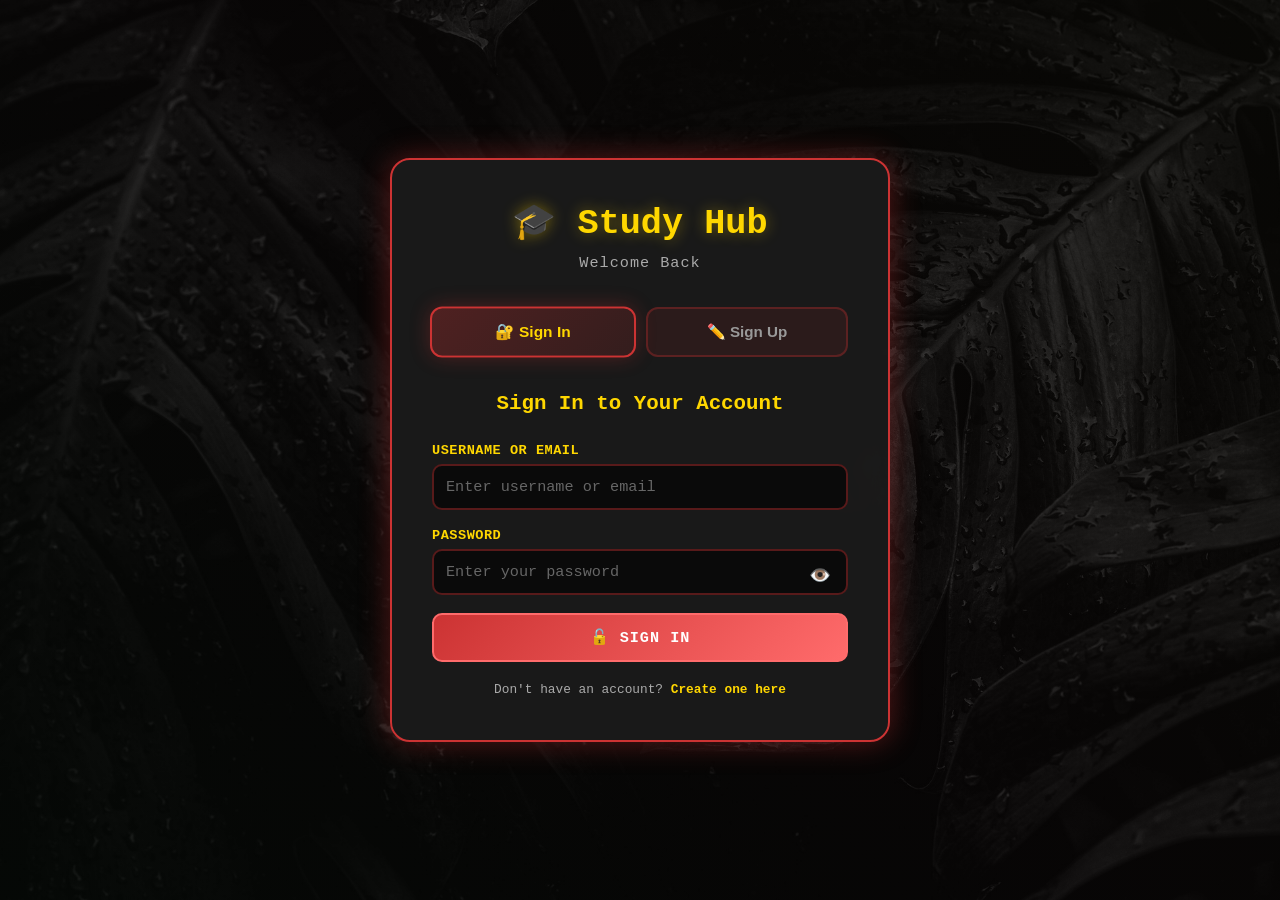
==== commit 9ab0539b: "Add files via upload" ====
--- a/index.html
+++ b/index.html
@@ -1,4 +1,4 @@
-<!DOCTYPE html>
+!DOCTYPE html>
 <html lang="en">
 <head>
   <meta charset="UTF-8">
@@ -8,8 +8,15 @@
   <link rel="stylesheet" href="index.css">
 </head>
 <body>
+  <script>
+    // Check if user is logged in, if not redirect to verification
+    if (!localStorage.getItem('currentUser')) {
+      window.location.href = 'verification.html';
+    }
+  </script>
+ 
   <div class="wave-shimmer"></div>
-
+ 
   <!-- DESKTOP LAYOUT (hidden on mobile) -->
   <div class="layout desktop-layout">
     <!-- ========== LEFT SIDEBAR (30%) ========== -->
@@ -24,14 +31,14 @@
           <button class="btn btn-ghost" id="resetBtn">Reset</button>
         </div>
       </div>
-
+ 
       <!-- Create Study Plan -->
       <div class="content-box">
         <button class="btn btn-yellow btn-full btn-icon-label" id="goStudyPlanBtn">
           <span>📚</span> Create Study Plan
         </button>
       </div>
-
+ 
       <!-- Search Results (70% vh) -->
       <div class="content-box search-results-box">
         <span class="box-label">Search Results</span>
@@ -39,7 +46,7 @@
           <p class="hint-text">type something to search…</p>
         </div>
       </div>
-
+ 
       <!-- Search Input -->
       <div class="content-box">
         <div class="search-row">
@@ -48,7 +55,7 @@
         </div>
       </div>
     </aside>
-
+ 
     <!-- ========== CENTER (40%) ========== -->
     <main class="panel panel-center">
       <!-- Subject Display Box (50% vh) -->
@@ -58,7 +65,7 @@
           <p class="hint-text">ex: for added subject can view stay!</p>
         </div>
       </div>
-
+ 
       <!-- Day-Order Display (45% vh) -->
       <div class="content-box dayorder-display-box">
         <span class="box-label">Day-Order Schedule</span>
@@ -74,7 +81,7 @@
         </div>
       </div>
     </main>
-
+ 
     <!-- ========== RIGHT SIDEBAR (30%) ========== -->
     <aside class="panel panel-right">
       <!-- Clock -->
@@ -83,7 +90,7 @@
           <span class="clock-time" id="clockTime">00:00</span>
         </div>
       </div>
-
+ 
       <!-- Create Day-Order -->
       <div class="content-box">
         <span class="box-label">Create Day-Order</span>
@@ -102,7 +109,7 @@
         </div>
         <button class="btn btn-yellow btn-full" id="createDayOrderBtn">Create</button>
       </div>
-
+ 
       <!-- Create Folder (staging) -->
       <div class="content-box">
         <span class="box-label">Create Folder</span>
@@ -115,12 +122,12 @@
       </div>
     </aside>
   </div>
-
+ 
   <!-- MOBILE LAYOUT (hidden on desktop) -->
   <div class="mobile-layout">
     <!-- LEFT MENU BUTTON (15% x 15%) -->
     <button class="mobile-menu-btn" id="mobileMenuBtn">☰</button>
-
+ 
     <!-- DAY COLUMNS BOX (15% x 40%) -->
     <div class="mobile-day-box">
       <button class="mobile-day-btn" onclick="selectMobileDay(1)">1</button>
@@ -129,12 +136,12 @@
       <button class="mobile-day-btn" onclick="selectMobileDay(4)">4</button>
       <button class="mobile-day-btn" onclick="selectMobileDay(5)">5</button>
     </div>
-
+ 
     <!-- SRM STUDIQUE BUTTON (15% x 25%) -->
     <a href="https://studique.in/auth/login" target="_blank" class="mobile-studique-btn">
       📚 SRM<br>Studique
     </a>
-
+ 
     <!-- RIGHT CONTENT AREA - DAY ORDER SUBJECTS -->
     <div class="mobile-content-area">
       <div id="mobileContentBox" class="mobile-content-box">
@@ -142,14 +149,14 @@
       </div>
     </div>
   </div>
-
+ 
   <!-- MOBILE MENU SLIDE (70% x 100%) -->
   <div class="mobile-menu-slide" id="mobileMenuSlide">
     <div class="mobile-menu-content">
       <button class="mobile-menu-close" id="mobileMenuClose">✕</button>
       
       <div class="mobile-menu-title">Create Day Order</div>
-
+ 
       <select class="input-field" id="mobileDaySelect">
         <option value="1">Day 1</option>
         <option value="2">Day 2</option>
@@ -157,16 +164,16 @@
         <option value="4">Day 4</option>
         <option value="5">Day 5</option>
       </select>
-
+ 
       <select class="input-field" id="mobileSubjectSelect">
         <option value="">-- Select Subject --</option>
       </select>
-
+ 
       <input type="time" class="input-field" id="mobileStartTime" placeholder="Start time">
       <input type="time" class="input-field" id="mobileEndTime" placeholder="End time">
-
+ 
       <button class="btn btn-yellow btn-full" id="mobileCreateBtn">Create</button>
-
+ 
       <div class="mobile-menu-bottom">
         <a href="https://studique.in/auth/login" target="_blank" class="mobile-menu-studique-btn">
           📚 SRM Studique
@@ -174,14 +181,14 @@
       </div>
     </div>
   </div>
-
+ 
   <!-- Taskbar -->
   <div class="taskbar">
     <button class="nav-btn active" onclick="navigateTo('index.html')">🏠 Home</button>
     <button class="nav-btn" onclick="navigateTo('folder.html')">📁 Folder</button>
     <button class="nav-btn" onclick="navigateTo('studyplan.html')">📋 Study Plan</button>
   </div>
-
+ 
   <!-- ADD FILE MODAL -->
   <div class="modal" id="addFileModal">
     <div class="modal-overlay" id="addFileOverlay"></div>
@@ -199,17 +206,17 @@
       </div>
     </div>
   </div>
-
+ 
   <!-- Notification -->
   <div class="notification" id="notification"><span id="notifText"></span></div>
-
+ 
   <script src="Index.js"></script>
   <script>
     // Navigation function
     function navigateTo(page) {
       window.location.href = page;
     }
-
+ 
     // Mobile day selection
     let mobileSelectedDay = 1;
     function selectMobileDay(day) {
@@ -218,7 +225,7 @@
       document.querySelectorAll('.mobile-day-btn')[day - 1].classList.add('active');
       renderMobileDayContent();
     }
-
+ 
     function renderMobileDayContent() {
       if (typeof homeApp === 'undefined' || !homeApp) return;
       const dayOrders = homeApp.dayOrders.filter(d => d.day === String(mobileSelectedDay));
@@ -229,7 +236,7 @@
         container.innerHTML = '<p class="hint-text">No subjects for Day ' + mobileSelectedDay + '</p>';
         return;
       }
-
+ 
       container.innerHTML = dayOrders.map(d => `
         <div class="mobile-dayorder-item">
           <div class="mobile-dayorder-subject">📚 ${homeApp.escapeHtml(d.subject)}</div>
@@ -237,31 +244,31 @@
         </div>
       `).join('');
     }
-
+ 
     // Mobile menu setup
     function setupMobileMenuListeners() {
       const menuBtn = document.getElementById('mobileMenuBtn');
       const menuSlide = document.getElementById('mobileMenuSlide');
       const closeBtn = document.getElementById('mobileMenuClose');
-
+ 
       if (!menuBtn || !menuSlide) return;
-
+ 
       menuBtn.addEventListener('click', (e) => {
         e.stopPropagation();
         menuSlide.classList.add('open');
         updateMobileSubjectSelect();
       });
-
+ 
       closeBtn.addEventListener('click', () => {
         menuSlide.classList.remove('open');
       });
-
+ 
       document.addEventListener('click', (e) => {
         if (menuSlide && !menuSlide.contains(e.target) && e.target !== menuBtn) {
           menuSlide.classList.remove('open');
         }
       });
-
+ 
       const createBtn = document.getElementById('mobileCreateBtn');
       if (createBtn) {
         createBtn.addEventListener('click', () => {
@@ -270,12 +277,12 @@
           const subject = document.getElementById('mobileSubjectSelect').value;
           const start = document.getElementById('mobileStartTime').value;
           const end = document.getElementById('mobileEndTime').value;
-
+ 
           if (!subject || !start || !end) {
             homeApp.notify('Fill all fields!');
             return;
           }
-
+ 
           homeApp.dayOrders.push({ id: Date.now(), day, subject, start, end });
           homeApp.saveData();
           mobileSelectedDay = parseInt(day);
@@ -285,7 +292,7 @@
         });
       }
     }
-
+ 
     function updateMobileSubjectSelect() {
       const select = document.getElementById('mobileSubjectSelect');
       if (!select) return;
@@ -299,13 +306,13 @@
         });
       }
     }
-
+ 
     // Initialize
     document.addEventListener('DOMContentLoaded', () => {
       selectMobileDay(1);
       setupMobileMenuListeners();
     });
-
+ 
     setTimeout(() => {
       setupMobileMenuListeners();
       renderMobileDayContent();
@@ -313,3 +320,4 @@
   </script>
 </body>
 </html>
+ 
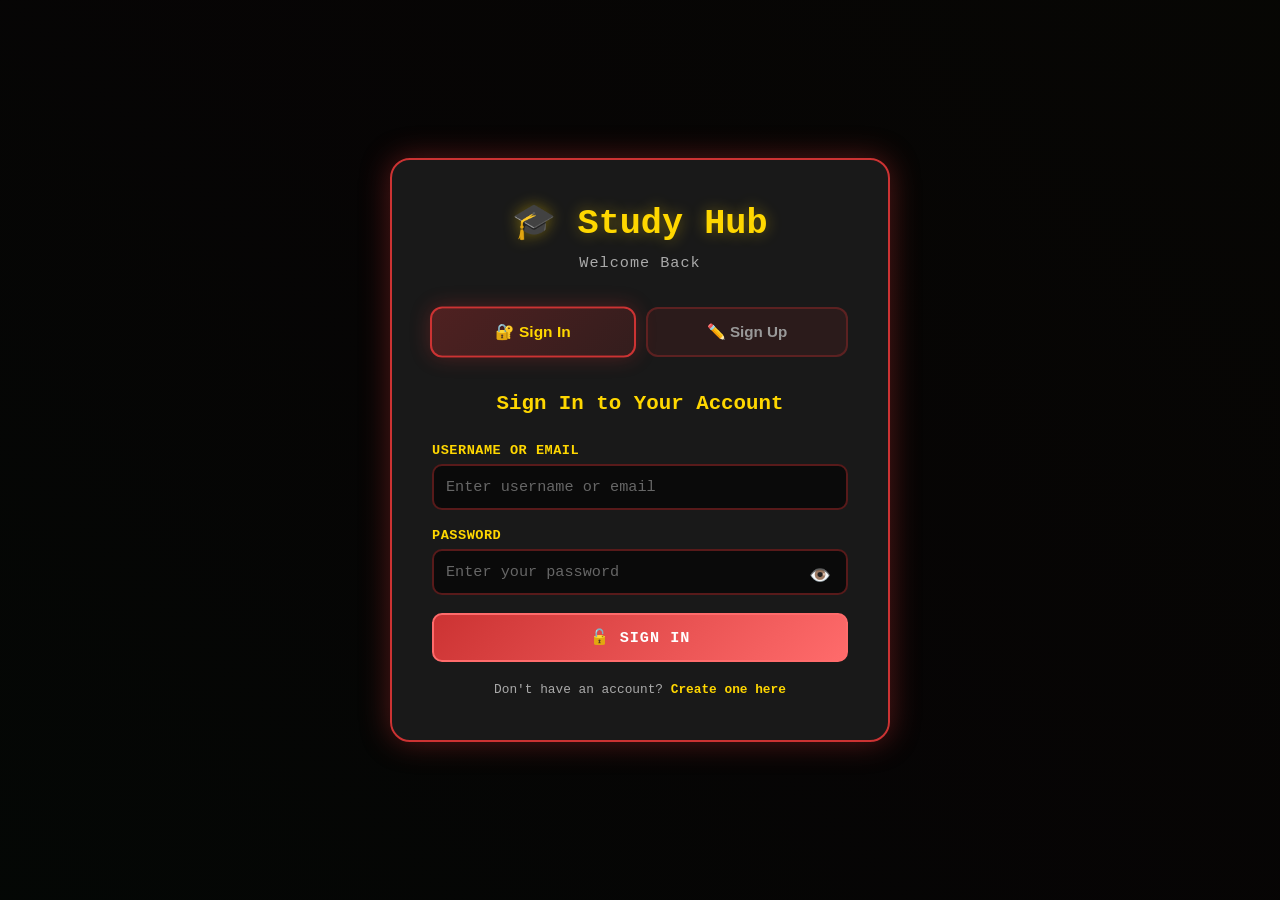
==== commit 2830e7eb: "Add files via upload" ====
--- a/index.html
+++ b/index.html
@@ -1,4 +1,4 @@
-!DOCTYPE html>
+<!DOCTYPE html>
 <html lang="en">
 <head>
   <meta charset="UTF-8">
@@ -137,7 +137,12 @@
       <button class="mobile-day-btn" onclick="selectMobileDay(5)">5</button>
     </div>
  
-    <!-- SRM STUDIQUE BUTTON (15% x 25%) -->
+    <!-- ATTENDANCE LOG BUTTON -->
+    <button class="mobile-attendance-btn" id="mobileAttendanceTopBtn" type="button">
+      📊<br>Attendance
+    </button>
+
+    <!-- SRM STUDIQUE BUTTON -->
     <a href="https://studique.in/auth/login" target="_blank" class="mobile-studique-btn">
       📚 SRM<br>Studique
     </a>
@@ -175,6 +180,9 @@
       <button class="btn btn-yellow btn-full" id="mobileCreateBtn">Create</button>
  
       <div class="mobile-menu-bottom">
+        <button class="mobile-menu-attendance-btn" id="mobileAttendanceBtn" type="button">
+          📊 Attendance Log
+        </button>
         <a href="https://studique.in/auth/login" target="_blank" class="mobile-menu-studique-btn">
           📚 SRM Studique
         </a>
@@ -185,6 +193,7 @@
   <!-- Taskbar -->
   <div class="taskbar">
     <button class="nav-btn active" onclick="navigateTo('index.html')">🏠 Home</button>
+    <button class="nav-btn" onclick="navigateTo('attendance.html')">📊 Attendance Log</button>
     <button class="nav-btn" onclick="navigateTo('folder.html')">📁 Folder</button>
     <button class="nav-btn" onclick="navigateTo('studyplan.html')">📋 Study Plan</button>
   </div>
@@ -237,12 +246,21 @@
         return;
       }
  
-      container.innerHTML = dayOrders.map(d => `
-        <div class="mobile-dayorder-item">
-          <div class="mobile-dayorder-subject">📚 ${homeApp.escapeHtml(d.subject)}</div>
-          <div class="mobile-dayorder-time">⏰ ${d.start} → ${d.end}</div>
-        </div>
-      `).join('');
+      container.innerHTML = dayOrders.map(d => {
+        const mark = homeApp.getAttendanceMark(d.id);
+        const markText = mark === 'present' ? '✓ Present' : mark === 'absent' ? '✕ AB' : 'Not Marked';
+        return `
+          <div class="mobile-dayorder-item">
+            <div class="mobile-dayorder-subject">📚 ${homeApp.escapeHtml(d.subject)}</div>
+            <div class="mobile-dayorder-time">⏰ ${d.start} → ${d.end}</div>
+            <div class="mobile-attendance-row">
+              <span class="attendance-status ${mark ? 'marked' : ''}">${markText}</span>
+              <button class="attendance-btn present-btn" ${mark ? 'disabled' : ''} onclick="homeApp.markAttendance(${d.id}, '${homeApp.escapeJs(d.subject)}', 'present'); renderMobileDayContent();">Present</button>
+              <button class="attendance-btn absent-btn" ${mark ? 'disabled' : ''} onclick="homeApp.markAttendance(${d.id}, '${homeApp.escapeJs(d.subject)}', 'absent'); renderMobileDayContent();">AB</button>
+            </div>
+          </div>
+        `;
+      }).join('');
     }
  
     // Mobile menu setup
@@ -262,7 +280,13 @@
       closeBtn.addEventListener('click', () => {
         menuSlide.classList.remove('open');
       });
- 
+
+      const openAttendance = () => {
+        window.location.href = 'attendance.html';
+      };
+      document.getElementById('mobileAttendanceBtn')?.addEventListener('click', openAttendance);
+      document.getElementById('mobileAttendanceTopBtn')?.addEventListener('click', openAttendance);
+
       document.addEventListener('click', (e) => {
         if (menuSlide && !menuSlide.contains(e.target) && e.target !== menuBtn) {
           menuSlide.classList.remove('open');
--- a/index.css
+++ b/index.css
@@ -785,4 +785,27 @@
     font-size: 0.85rem;
   }
 }
- + 
+
+/* ========== ATTENDANCE CONTROLS ========== */
+.dayorder-main { flex: 1; min-width: 0; }
+.attendance-controls { display:flex; align-items:center; gap:6px; flex-wrap:wrap; margin-top:8px; }
+.attendance-btn { border:2px solid; border-radius:9px; padding:5px 9px; cursor:pointer; font-family:var(--font-main); font-size:.7rem; font-weight:bold; transition:all .2s; }
+.attendance-btn:disabled { opacity:.4; cursor:not-allowed; transform:none; }
+.present-btn { border-color:#00ff41; background:rgba(0,255,65,.1); color:#00ff41; }
+.present-btn:hover:not(:disabled) { background:#00ff41; color:#050505; box-shadow:0 0 12px rgba(0,255,65,.45); }
+.absent-btn { border-color:#ff6b6b; background:rgba(255,60,60,.1); color:#ff6b6b; }
+.absent-btn:hover:not(:disabled) { background:#ff6b6b; color:#050505; box-shadow:0 0 12px rgba(255,60,60,.4); }
+.attendance-status { color:#aaa; font-size:.68rem; min-width:70px; }
+.attendance-status.marked { color:#ffd700; font-weight:bold; }
+
+@media (max-width: 767px) {
+  .mobile-attendance-btn { grid-column:1; grid-row:4; background:rgba(0,255,65,.08); border:2px solid rgba(0,255,65,.55); color:#00ff41; border-radius:12px; padding:10px; text-align:center; font-weight:bold; font-size:.68rem; cursor:pointer; transition:all .3s; line-height:1.3; }
+  .mobile-attendance-btn:hover { background:rgba(0,255,65,.18); box-shadow:0 0 14px rgba(0,255,65,.3); }
+  .mobile-studique-btn { grid-column:1; grid-row:5; }
+  .mobile-attendance-row { display:flex; align-items:center; gap:5px; flex-wrap:wrap; margin-top:7px; }
+  .mobile-attendance-row .attendance-status { flex-basis:100%; }
+  .mobile-menu-bottom { gap:8px; width:80%; }
+  .mobile-menu-attendance-btn { width:100%; background:rgba(0,255,65,.08); border:2px solid rgba(0,255,65,.55); color:#00ff41; padding:12px; border-radius:12px; font-family:var(--font-main); font-weight:bold; cursor:pointer; transition:all .3s; }
+  .mobile-menu-attendance-btn:hover { background:rgba(0,255,65,.18); box-shadow:0 0 14px rgba(0,255,65,.3); }
+}
